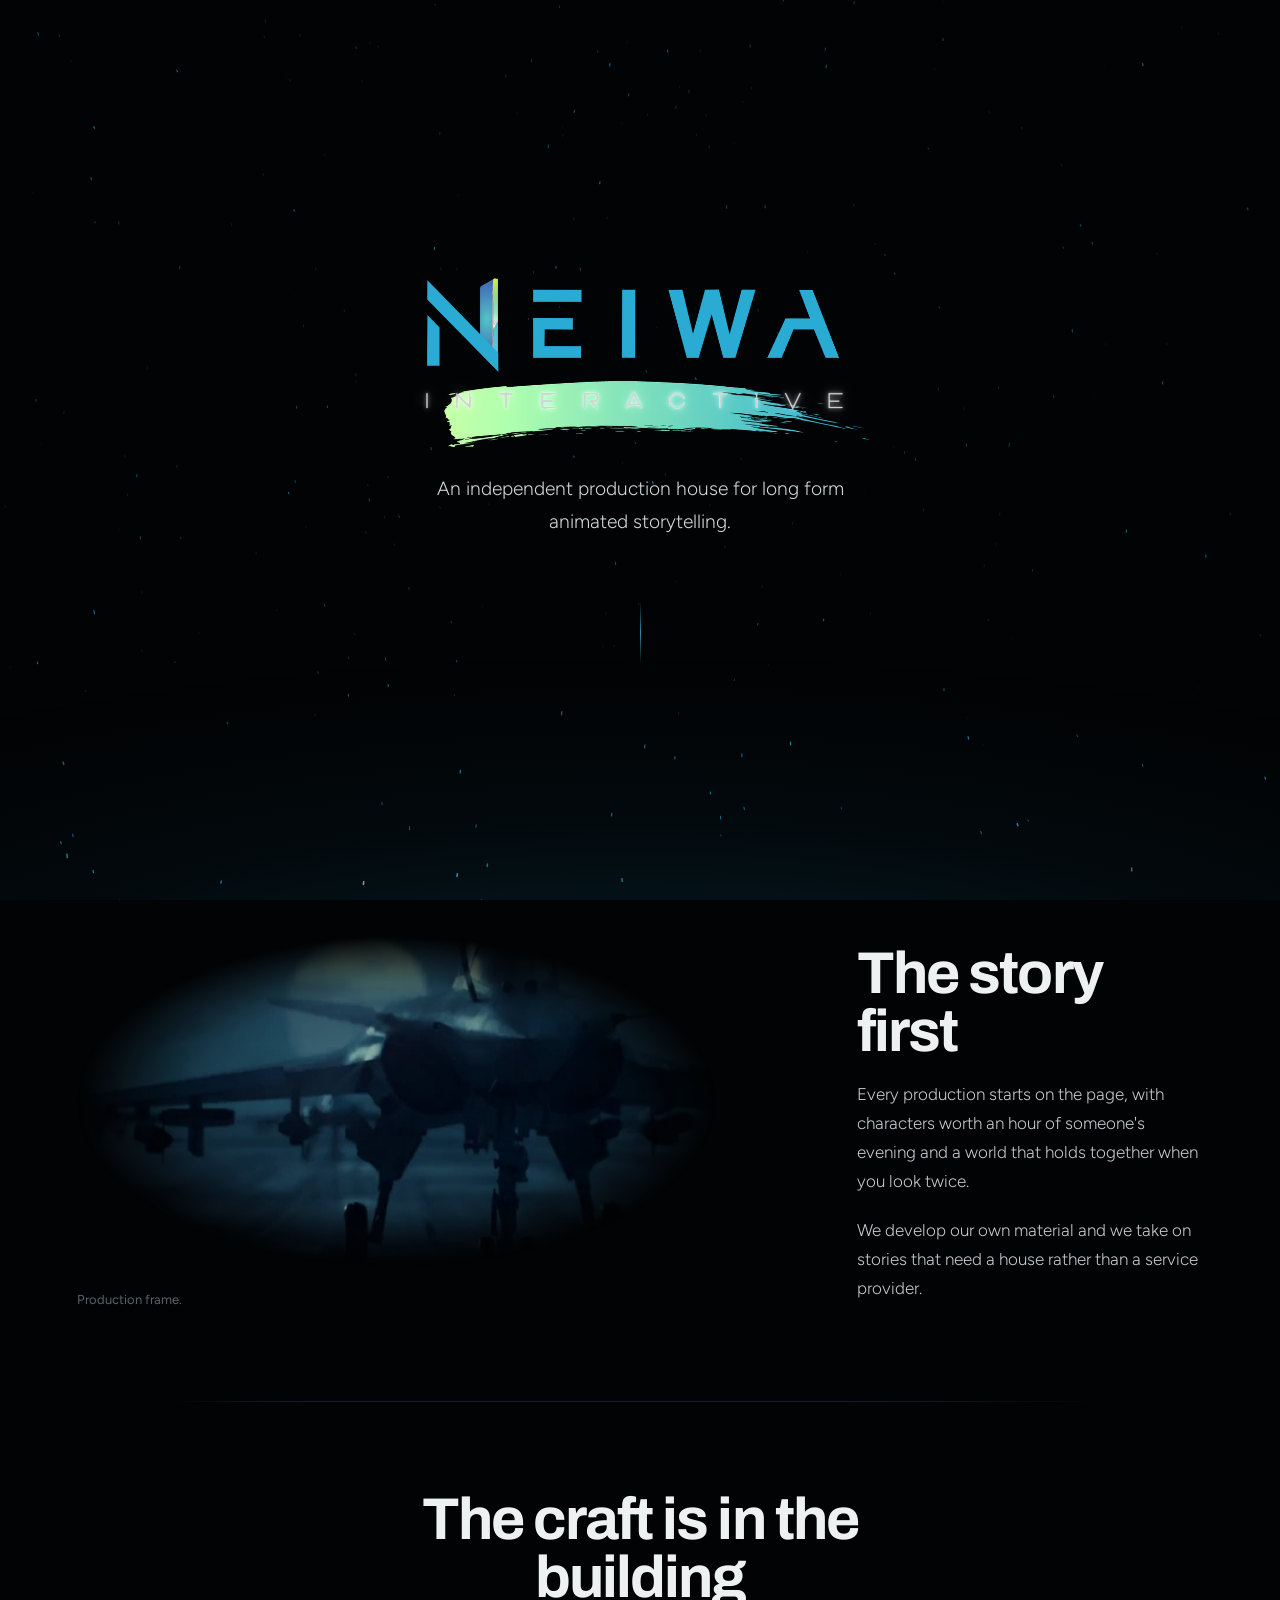
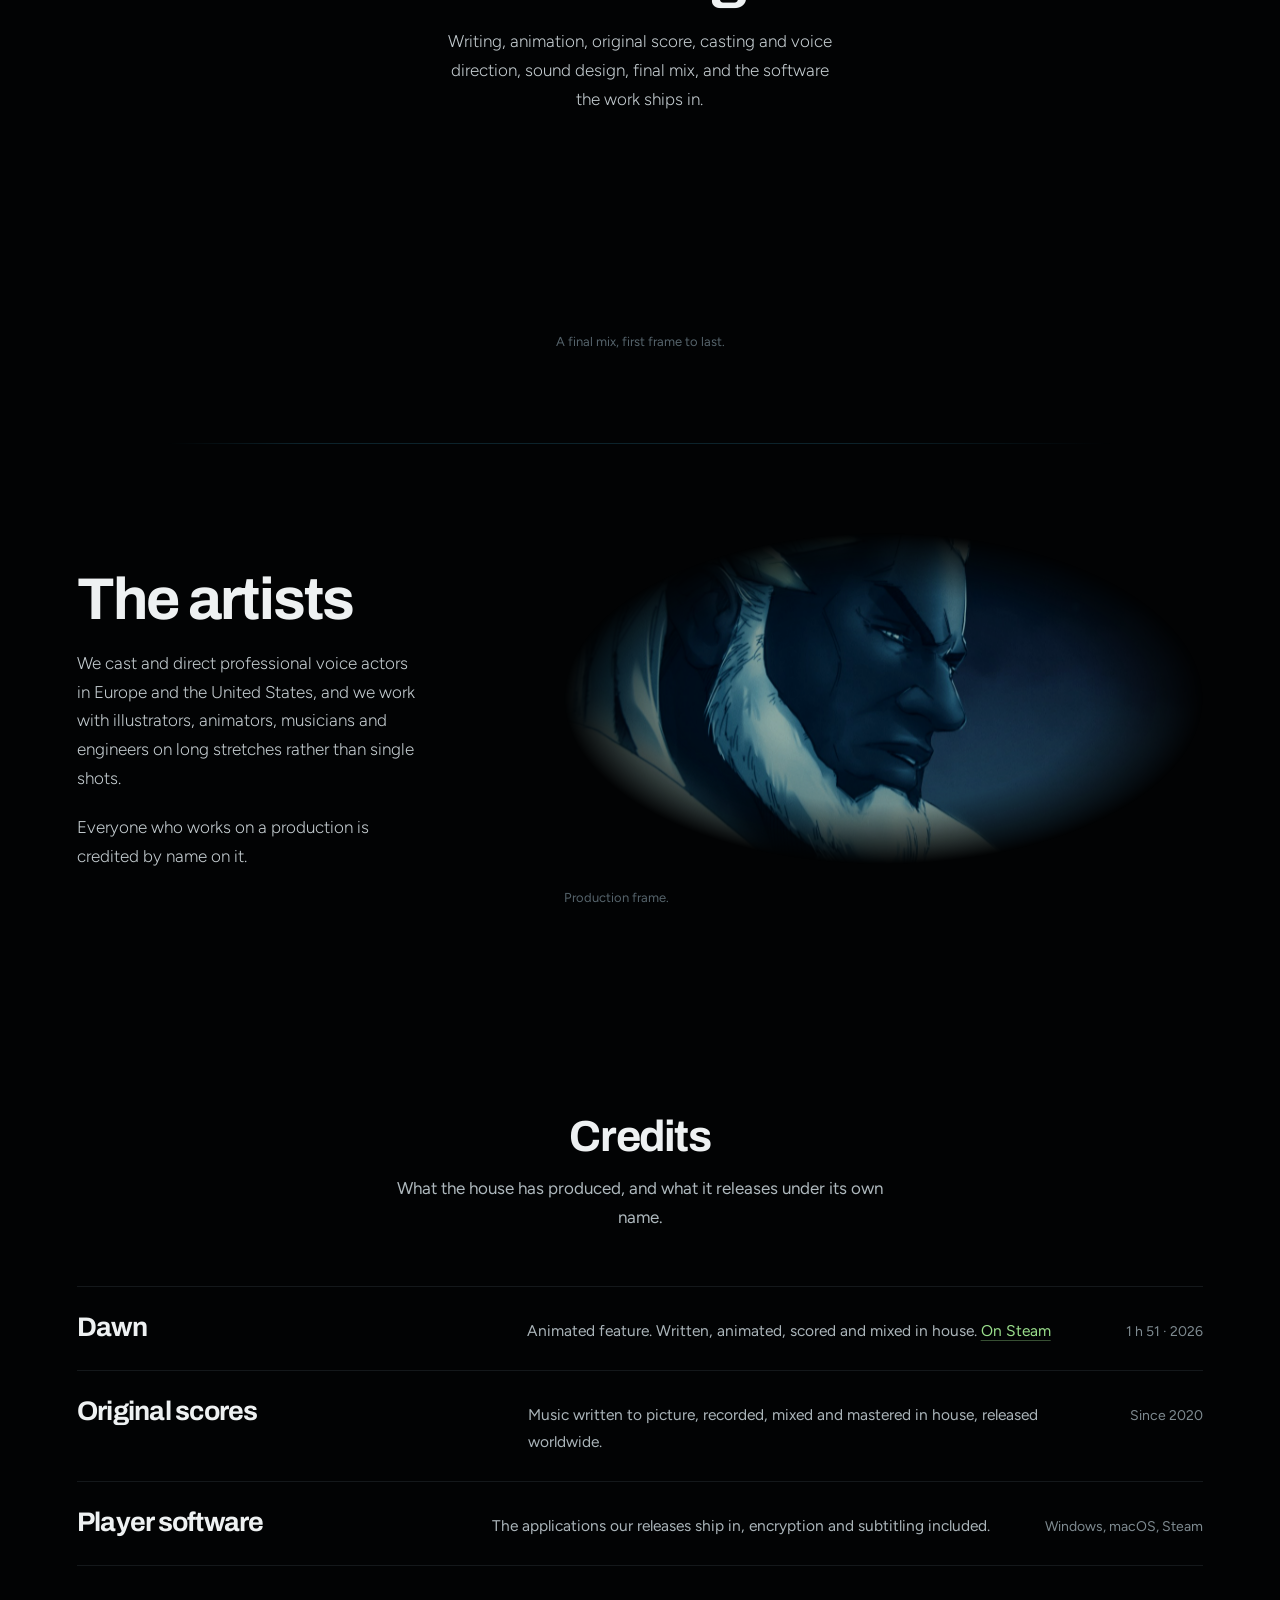
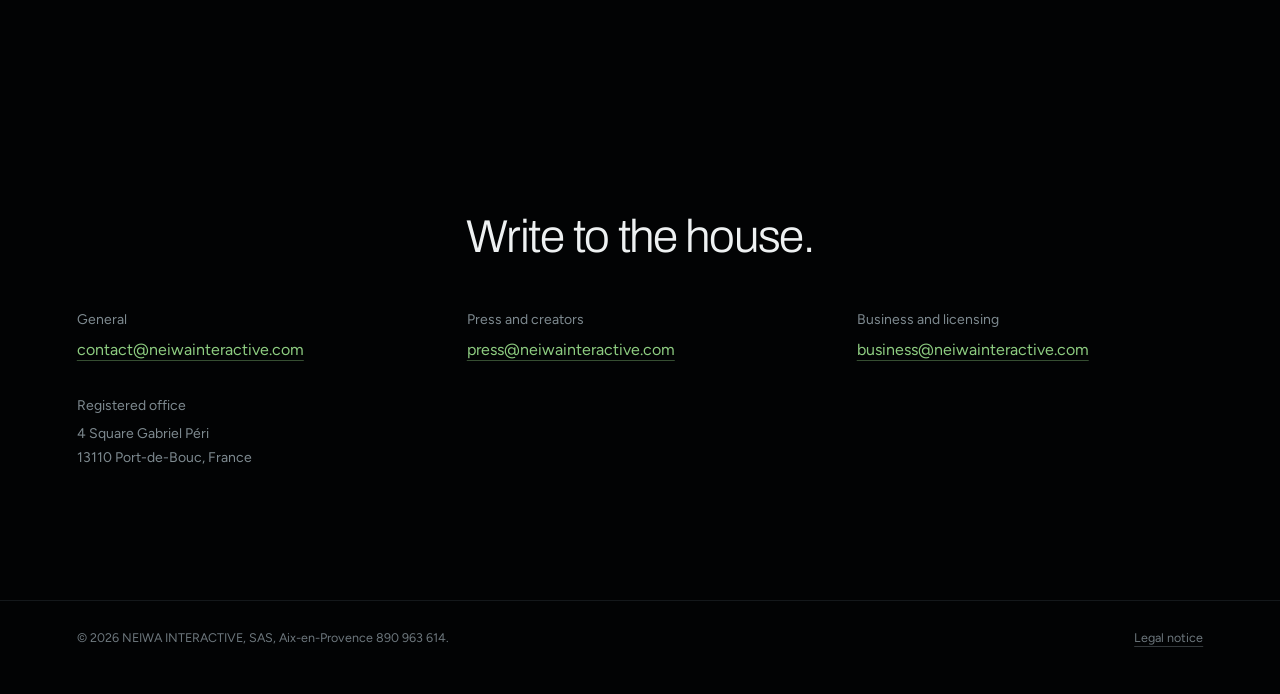
==== index.html @ 2dc62b28 "Site NEIWA INTERACTIVE Site statique de la maison de production : accueil et mentions légales.  Co-A" ====
<!doctype html>
<html lang="en">
<head>
<meta charset="utf-8">
<meta name="viewport" content="width=device-width, initial-scale=1">
<title>NEIWA INTERACTIVE</title>
<meta name="description" content="An independent production house for long form animated storytelling. We write, animate, score and release our own films.">
<link rel="canonical" href="https://neiwainteractive.com/">
<meta property="og:type" content="website">
<meta property="og:site_name" content="NEIWA INTERACTIVE">
<meta property="og:title" content="NEIWA INTERACTIVE">
<meta property="og:description" content="An independent production house for long form animated storytelling.">
<meta property="og:image" content="https://neiwainteractive.com/img/still-dogfight-froid.jpg">
<meta property="og:url" content="https://neiwainteractive.com/">
<meta name="twitter:card" content="summary_large_image">
<link rel="icon" href="img/favicon.png" type="image/png">
<link rel="preconnect" href="https://fonts.googleapis.com">
<link rel="preconnect" href="https://fonts.gstatic.com" crossorigin>
<link rel="stylesheet" href="https://fonts.googleapis.com/css2?family=Archivo:wght@500;700&family=Figtree:wght@300;400&display=swap">
<style>
  /* NEIWA INTERACTIVE
     Le site de la maison de production, pas celui d'un film. Une piece noire traversee par une
     poussiere bleue, aux couleurs du logo. Aucune image n'a de bord : les photogrammes emergent
     du noir et s'y eteignent. */
  :root {
    --black: #020304;
    --ink:   #06080a;
    --line:  #14181b;
    --white: #eef1f2;
    --dim:   #7e8a90;
    --green: #9ade8c;
    --azure: #29a3d6;
    --dust:  #3fb7e0;
    --disp:  "Archivo", "Helvetica Neue", Arial, sans-serif;
    --body:  "Figtree", "Helvetica Neue", Arial, sans-serif;
    --pad:   clamp(22px, 6vw, 96px);
    --max:   1460px;
    /* le photogramme sort du noir et y retourne : pas un bord, un estompage */
    --fondu: radial-gradient(closest-side ellipse at 50% 46%,
               #000 38%, rgb(0 0 0 / .88) 64%, rgb(0 0 0 / .34) 86%, transparent 100%);
  }
  * { box-sizing: border-box; }
  html { -webkit-text-size-adjust: 100%; scroll-behavior: smooth; }
  body { margin: 0; background: var(--black); color: var(--white); font: 400 17px/1.7 var(--body); -webkit-font-smoothing: antialiased; overflow-x: hidden; }
  img, video, canvas { display: block; max-width: 100%; }
  h1, h2, h3 { font-family: var(--disp); font-weight: 700; margin: 0; line-height: .98; letter-spacing: -.032em; }
  p { margin: 0; }
  a { color: var(--green); }
  ::selection { background: var(--dust); color: #03131a; }
  :focus-visible { outline: 2px solid var(--dust); outline-offset: 5px; }
  .sr { position: absolute; width: 1px; height: 1px; overflow: hidden; clip-path: inset(50%); }

  /* ---------- la poussiere, derriere toute la page ---------- */
  #dust { position: fixed; inset: 0; width: 100%; height: 100%; z-index: 0; pointer-events: none; }
  .glow { position: fixed; inset: auto 0 0 0; height: 62vh; z-index: 0; pointer-events: none;
          background: radial-gradient(132% 100% at 50% 128%, rgb(18 141 180 / .22), rgb(12 62 88 / .10) 44%, transparent 72%); }
  .sheet { position: relative; z-index: 1; }
  .hold { max-width: var(--max); margin-inline: auto; padding-inline: var(--pad); }

  /* ---------- barre ---------- */
  .bar { position: fixed; inset: 0 0 auto 0; z-index: 30; display: flex; align-items: center; justify-content: space-between;
         gap: 20px; max-width: var(--max); margin-inline: auto; padding: 15px var(--pad);
         opacity: 0; transform: translateY(-8px); pointer-events: none; transition: opacity .5s ease, transform .5s ease; }
  .bar.on { opacity: 1; transform: none; pointer-events: auto; }
  .bar::before { content: ""; position: absolute; inset: 0 0 auto 0; height: 200%; z-index: -1;
                 background: linear-gradient(180deg, rgb(2 3 4 / .95) 26%, transparent); }
  .bar img { height: 23px; width: auto; }
  .bar nav { display: flex; gap: clamp(16px, 2.2vw, 32px); }
  .bar nav a { position: relative; color: var(--white); text-decoration: none; font-size: 14px; opacity: .68; transition: opacity .25s ease; }
  .bar nav a::after { content: ""; position: absolute; left: 0; right: 100%; bottom: -5px; height: 1px;
                      background: var(--dust); transition: right .35s cubic-bezier(.2,.75,.2,1); }
  .bar nav a:hover { opacity: 1; }
  .bar nav a:hover::after { right: 0; }
  @media (max-width: 620px) { .bar nav a:not(:last-child) { display: none; } }

  /* ---------- ouverture ---------- */
  .open { min-height: min(94svh, 900px); display: grid; place-content: center; justify-items: center;
          text-align: center; padding: 96px var(--pad) 0; }
  .open img { width: min(460px, 70vw); height: auto; }
  .open p { margin-top: 26px; max-width: 36ch; font-weight: 300; font-size: clamp(17px, 1.5vw, 20px); color: #cfd6d9; }
  .cue { margin-top: clamp(44px, 7vh, 88px); width: 1px; height: clamp(40px, 7vh, 72px);
         background: linear-gradient(180deg, transparent, rgb(63 183 224 / .75), transparent); }
  .cue.go { animation: slide 2.9s cubic-bezier(.4,0,.5,1) infinite; }
  @keyframes slide { 0% { transform: translateY(-46%) scaleY(.35); opacity: 0 } 40% { opacity: 1 } 100% { transform: translateY(46%) scaleY(1); opacity: 0 } }

  /* ---------- les chapitres : image a gauche, pleine largeur, image a droite ---------- */
  .part { position: relative; display: grid; gap: clamp(26px, 3.4vw, 58px);
          grid-template-columns: repeat(12, 1fr); align-items: center;
          padding-block: clamp(54px, 10vh, 128px); }
  .part + .part::before { content: ""; position: absolute; top: 0; left: 8%; right: 8%; height: 1px; transform-origin: 0 50%;
                          background: linear-gradient(to right, transparent, rgb(63 183 224 / .18) 14%, rgb(63 183 224 / .18) 72%, transparent); }
  .left  .frame { grid-column: 1 / 8; }
  .left  .said  { grid-column: 9 / 13; }
  /* l'image est ecrite avant le texte mais tient la colonne de droite : sans grid-row, le
     placement automatique renverrait le texte a la ligne suivante */
  .right .frame { grid-column: 6 / 13; grid-row: 1; }
  .right .said  { grid-column: 1 / 5; grid-row: 1; }
  .full  .frame { grid-column: 1 / 13; }
  .full  .said  { grid-column: 4 / 10; text-align: center; justify-self: center; }
  .full  .said .say { margin-inline: auto; }
  @media (max-width: 900px) {
    .part { grid-template-columns: 1fr; gap: 24px; }
    .part .frame, .part .said { grid-column: 1 / 2 !important; text-align: left !important; }
    .left .frame, .right .frame, .full .frame { order: -1; }
    .full .said .say { margin-inline: 0; }
  }
  .said h2 { font-size: clamp(34px, 4.6vw, 66px); }
  .meta { margin-top: 15px; color: var(--dim); font-size: 14.5px; }
  .say { margin-top: 20px; max-width: 36ch; font-weight: 300; color: #c3cbcf; }

  /* photogramme : aucun cadre, aucune arete. L'image emerge du noir et s'y eteint,
     et elle derive plus lentement que la page. */
  .frame { margin: 0; }
  .shot { display: block; overflow: hidden; position: relative; aspect-ratio: 16 / 9;
          -webkit-mask-image: var(--fondu); mask-image: var(--fondu); }
  .shot > img, .shot > video { width: 100%; height: 118%; position: absolute; inset: 0; object-fit: cover;
                               opacity: .94; filter: brightness(.76) contrast(1.12); will-change: transform; }
  .frame figcaption { margin-top: -6px; color: #55636b; font-size: 13px; }
  .full .frame figcaption { text-align: center; }

  /* l'onde : la forme reelle d'un mixage final, d'un bout a l'autre */
  .wave { width: 100%; height: clamp(120px, 20vh, 210px); }
  .full .frame { -webkit-mask-image: linear-gradient(to right, transparent, #000 16%, #000 84%, transparent);
                 mask-image: linear-gradient(to right, transparent, #000 16%, #000 84%, transparent); }

  /* ---------- credits : ce que la maison a produit ---------- */
  .works { padding-block: clamp(80px, 13vh, 150px); }
  .works > h2 { font-size: clamp(30px, 3.4vw, 46px); text-align: center; }
  .works > p { margin: 16px auto 0; max-width: 46ch; text-align: center; color: #aeb8bd; }
  .list { margin-top: clamp(40px, 6vh, 70px); display: grid; gap: 0; }
  .item { display: grid; grid-template-columns: minmax(0, 1.1fr) minmax(0, 1.5fr) auto;
          gap: 10px clamp(20px, 3vw, 48px); align-items: baseline; padding-block: 26px;
          border-top: 1px solid var(--line); }
  .item:last-child { border-bottom: 1px solid var(--line); }
  .item b { font: 700 clamp(20px, 2.1vw, 28px)/1.1 var(--disp); letter-spacing: -.028em; }
  .item span { color: #aab4b9; font-size: 15.5px; }
  .item .when { color: var(--dim); font-size: 14px; white-space: nowrap; }
  .item a { color: var(--green); text-decoration: underline; text-underline-offset: 4px;
            text-decoration-color: rgb(154 222 140 / .35); transition: text-decoration-color .3s ease; }
  .item a:hover { text-decoration-color: var(--green); }
  @media (max-width: 760px) { .item { grid-template-columns: 1fr; } .item .when { grid-row: 1; } }

  /* ---------- contact ---------- */
  .page { padding-block: clamp(92px, 14vh, 170px); }
  .middle { text-align: center; display: grid; justify-items: center; }
  .lead { font: 300 clamp(26px, 3.6vw, 52px)/1.22 var(--disp); letter-spacing: -.028em; max-width: 22ch; }
  .reach { display: grid; grid-template-columns: repeat(auto-fit, minmax(min(100%, 272px), 1fr));
           gap: 30px clamp(24px, 3.4vw, 52px); margin-top: 42px; width: 100%; max-width: 1180px; text-align: left; }
  .reach span { display: block; color: var(--dim); font-size: 14px; margin-bottom: 4px; }
  .reach a { font-size: 16px; overflow-wrap: anywhere; opacity: .92;
             text-decoration: underline; text-underline-offset: 5px;
             text-decoration-color: rgb(154 222 140 / .38); transition: text-decoration-color .3s ease, opacity .3s ease; }
  .reach a:hover { opacity: 1; text-decoration-color: var(--green); }

  footer { border-top: 1px solid var(--line); padding-block: 26px 46px; }
  footer .hold { display: flex; flex-wrap: wrap; gap: 8px 30px; justify-content: space-between; color: #6d777d; font-size: 12.5px; }
  footer a { color: #6d777d; text-decoration: underline; text-underline-offset: 4px; text-decoration-color: rgb(126 138 144 / .4); }
  footer a:hover { color: var(--white); }

  /* ---------- mouvement ---------- */
  .js .rise { opacity: 0; transform: translateY(22px); }
  .js .seen.rise { opacity: 1; transform: none; transition: opacity 1s cubic-bezier(.2,.75,.2,1), transform 1s cubic-bezier(.2,.75,.2,1); }
  .js .seen.rise.d1 { transition-delay: .09s } .js .seen.rise.d2 { transition-delay: .18s } .js .seen.rise.d3 { transition-delay: .27s }
  .js .frame .shot { clip-path: inset(100% 0 0 0); opacity: 0; }
  .js .frame.seen .shot { clip-path: inset(0 0 0 0); opacity: 1;
                          transition: clip-path 1.25s cubic-bezier(.16,.8,.24,1), opacity .7s ease; }
  .js .frame figcaption { opacity: 0; transition: opacity .7s ease .5s; }
  .js .frame.seen figcaption { opacity: 1; }
  .js .part + .part::before { transform: scaleX(0); transition: transform 1.1s cubic-bezier(.2,.75,.2,1); }
  .js .part.seen + .part::before, .js .part + .part.seen::before { transform: scaleX(1); }
  @media (prefers-reduced-motion: reduce) {
    html { scroll-behavior: auto; }
    .js .rise, .js .frame .shot, .js .frame figcaption { opacity: 1 !important; transform: none !important;
      clip-path: none !important; transition: none !important; }
    .js .part + .part::before { transform: none !important; }
    .cue.go { animation: none; }
  }
</style>
</head>
<body>

<canvas id="dust" aria-hidden="true"></canvas>
<div class="glow" aria-hidden="true"></div>

<header class="bar" id="bar">
  <a href="#top" aria-label="NEIWA INTERACTIVE"><img src="img/neiwa-logo-light.png" alt="NEIWA INTERACTIVE" width="900" height="331"></a>
  <nav><a href="#house">The house</a><a href="#credits">Credits</a><a href="#contact">Contact</a></nav>
</header>

<div class="sheet">

<section class="open" id="top">
  <h1 class="sr">NEIWA INTERACTIVE</h1>
  <img class="rise" src="img/neiwa-logo-light.png" alt="" width="900" height="331">
  <p class="rise d1">An independent production house for long form animated storytelling.</p>
  <div class="cue rise d3" id="cue" aria-hidden="true"></div>
</section>

<section class="hold" id="house">

  <article class="part left">
    <figure class="frame">
      <span class="shot"><video src="media/tarmac-froid.mp4" poster="media/tarmac-froid.jpg" autoplay muted loop playsinline aria-label="A machine waiting in the blue hour."></video></span>
      <figcaption>Production frame.</figcaption>
    </figure>
    <div class="said">
      <h2 class="rise">The story first</h2>
      <p class="say rise d1">Every production starts on the page, with characters worth an hour of someone's evening and a world that holds together when you look twice.</p>
      <p class="say rise d2">We develop our own material and we take on stories that need a house rather than a service provider.</p>
    </div>
  </article>

  <article class="part full">
    <div class="said">
      <h2 class="rise">The craft is in the building</h2>
      <p class="say rise d1">Writing, animation, original score, casting and voice direction, sound design, final mix, and the software the work ships in.</p>
    </div>
    <figure class="frame">
      <canvas class="wave" id="wave" aria-hidden="true"></canvas>
      <figcaption>A final mix, first frame to last.</figcaption>
    </figure>
  </article>

  <article class="part right">
    <figure class="frame">
      <span class="shot"><img src="img/still-emperor-froid.jpg" alt="A portrait lit from one side." width="1600" height="900" loading="lazy"></span>
      <figcaption>Production frame.</figcaption>
    </figure>
    <div class="said">
      <h2 class="rise">The artists</h2>
      <p class="say rise d1">We cast and direct professional voice actors in Europe and the United States, and we work with illustrators, animators, musicians and engineers on long stretches rather than single shots.</p>
      <p class="say rise d2">Everyone who works on a production is credited by name on it.</p>
    </div>
  </article>

</section>

<section class="works hold" id="credits">
  <h2 class="rise">Credits</h2>
  <p class="rise d1">What the house has produced, and what it releases under its own name.</p>
  <div class="list">
    <div class="item rise d1">
      <b>Dawn</b>
      <span>Animated feature. Written, animated, scored and mixed in house.
        <a href="https://store.steampowered.com/app/2991650/" rel="noopener">On Steam</a></span>
      <span class="when">1 h 51 · 2026</span>
    </div>
    <div class="item rise d2">
      <b>Original scores</b>
      <span>Music written to picture, recorded, mixed and mastered in house, released worldwide.</span>
      <span class="when">Since 2020</span>
    </div>
    <div class="item rise d3">
      <b>Player software</b>
      <span>The applications our releases ship in, encryption and subtitling included.</span>
      <span class="when">Windows, macOS, Steam</span>
    </div>
  </div>
</section>

<section class="page hold middle" id="contact">
  <p class="lead rise">Write to the house.</p>
  <div class="reach rise d1">
    <div><span>General</span><a href="mailto:contact@neiwainteractive.com">contact@neiwainteractive.com</a></div>
    <div><span>Press and creators</span><a href="mailto:press@neiwainteractive.com">press@neiwainteractive.com</a></div>
    <div><span>Business and licensing</span><a href="mailto:business@neiwainteractive.com">business@neiwainteractive.com</a></div>
    <div><span>Registered office</span><span>4 Square Gabriel Péri<br>13110 Port-de-Bouc, France</span></div>
  </div>
</section>

<footer>
  <div class="hold">
    <span>© <span id="y">2026</span> NEIWA INTERACTIVE, SAS, Aix-en-Provence 890 963 614.</span>
    <span><a href="legal.html">Legal notice</a></span>
  </div>
</footer>

</div>

<script>
(function () {
  document.documentElement.classList.add("js");      /* sans JS, tout reste visible */
  document.getElementById("y").textContent = new Date().getFullYear();
  var calme = matchMedia("(prefers-reduced-motion: reduce)").matches;

  /* ---------- entrees ---------- */
  var cibles = [].slice.call(document.querySelectorAll(".rise, .frame, .part"));
  if ("IntersectionObserver" in window) {
    var io = new IntersectionObserver(function (es) {
      es.forEach(function (e) { if (e.isIntersecting) { e.target.classList.add("seen"); io.unobserve(e.target); } });
    }, { threshold: .15, rootMargin: "0px 0px -6% 0px" });
    cibles.forEach(function (el) { io.observe(el); });
    var bar = document.getElementById("bar");
    new IntersectionObserver(function (es) { bar.classList.toggle("on", !es[0].isIntersecting); },
      { threshold: 0, rootMargin: "-68% 0px 0px 0px" }).observe(document.getElementById("top"));
  } else {
    cibles.forEach(function (el) { el.classList.add("seen"); });
    document.getElementById("bar").classList.add("on");
  }
  if (!calme) setTimeout(function () { var c = document.getElementById("cue"); if (c) c.classList.add("go"); }, 1400);

  /* ---------- derive des photogrammes : l'image bouge moins vite que la page ---------- */
  if (!calme) {
    var plans = [].slice.call(document.querySelectorAll(".shot > img, .shot > video"));
    var attente = false;
    function placer() {
      var vh = innerHeight;
      plans.forEach(function (m) {
        var r = m.parentNode.getBoundingClientRect();
        if (r.bottom < -160 || r.top > vh + 160) return;
        var t = (r.top + r.height / 2 - vh / 2) / vh;             /* -1 en haut, +1 en bas */
        m.style.transform = "translate3d(0," + (-t * 7 - 7.6).toFixed(2) + "%,0)";
      });
      attente = false;
    }
    addEventListener("scroll", function () { if (!attente) { attente = true; requestAnimationFrame(placer); } }, { passive: true });
    addEventListener("resize", placer, { passive: true });
    placer();
  }

  /* ---------- L'onde ----------
     Les creux et les sommets sont ceux d'un mixage final, du premier au dernier plan.
     Elle se remplit du centre vers les bords a l'apparition, puis une lueur lente la parcourt. */
  var PEAKS = [0.0,0.0,0.078,0.08,0.118,0.551,0.295,0.452,0.061,0.0,0.0,0.0,0.0,0.161,0.417,0.607,0.558,0.524,0.731,0.782,0.38,0.619,0.653,0.525,0.472,0.677,0.44,0.735,0.722,0.659,0.585,0.723,0.795,0.444,0.78,0.184,0.432,0.246,0.434,0.384,0.241,0.362,0.368,0.257,0.159,0.275,0.158,0.183,0.349,0.377,0.29,0.097,0.384,0.146,0.307,0.318,0.188,0.17,0.0,0.0,0.0,0.0,0.008,0.008,0.004,0.0,0.002,0.152,0.0,0.0,0.0,0.109,0.0,0.0,0.041,0.061,0.106,0.198,0.141,0.456,0.266,0.287,0.087,0.036,0.313,0.298,0.398,0.031,0.084,0.056,0.04,0.054,0.282,0.45,0.038,0.592,0.044,0.042,0.035,0.201,0.305,0.041,0.46,0.041,0.324,0.013,0.104,0.081,0.125,0.059,0.343,0.467,0.271,0.546,0.337,0.318,0.1,0.76,0.085,0.46,0.216,0.538,0.469,0.349,0.302,0.56,0.015,0.0,0.0,0.0,0.028,0.048,0.579,0.117,0.161,0.788,0.402,0.533,0.618,0.47,0.166,0.403,0.476,0.501,0.609,0.624,0.714,0.157,0.0,0.0,0.228,0.256,0.266,0.082,0.038,0.356,0.174,0.266,0.155,0.321,0.16,0.365,0.362,0.193,0.175,0.313,0.231,0.195,0.289,0.109,0.257,0.296,0.073,0.254,0.376,0.33,0.312,0.012,0.414,0.025,0.034,0.198,0.135,0.416,0.396,0.002,0.086,0.321,0.324,0.162,0.222,0.383,0.141,0.045,0.112,0.179,0.094,0.165,0.0,0.0,0.396,0.61,0.595,0.156,0.538,0.605,0.525,0.392,0.556,0.476,0.667,0.005,0.054,0.036,0.189,0.041,0.53,0.742,0.634,0.48,0.494,0.801,0.794,0.522,0.083,0.376,0.03,0.501,0.207,0.711,0.553,0.197,0.143,0.296,0.357,0.288,0.5,0.51,0.435,0.0,0.056,0.057,0.057,0.483,0.424,0.406,0.539,0.055,0.015,0.226,0.538,0.714,0.196,0.634,0.96,0.726,0.518,0.607,0.842,0.911,0.287,0.585,0.571,0.595,0.265,0.88,0.528,0.965,0.0,0.554,0.331,0.328,0.472,0.813,0.725,0.309,0.431,0.316,0.675,0.54,0.582,0.786,0.333,0.303,0.649,0.72,0.424,0.494,0.539,0.324,0.649,0.348,0.698,0.844,0.504,0.429,0.399,0.947,0.554,0.66,0.342,0.051,0.002,0.023,0.002,0.076,0.207,0.139,0.15,0.157,0.162,0.225,0.191,0.193,0.179,0.153,0.519,0.0,0.113,0.21,0.399,0.347,0.128,0.136,0.373,0.736,0.798,0.106,0.083,0.399,0.316,0.334,0.269,0.128,0.604,0.426,0.721,0.118,0.482,0.763,0.148,0.076,0.622,0.564,0.578,0.135,0.599,0.726,0.632,0.056,0.58,0.164,0.136,0.314,0.064,0.04,0.154,0.373,0.497,0.053,0.161,0.387,0.164,0.148,0.508,0.0,0.0,0.385,0.002,0.012,0.023,0.054,0.022,0.478,0.134,0.198,0.177,0.014,0.483,0.391,0.141,0.698,0.409,0.412,0.261,0.317,0.627,0.444,0.512,0.33,0.291,0.553,0.294,0.487,0.302,0.464,0.713,0.324,0.404,0.337,0.548,0.213,0.652,0.415,0.327,0.492,0.796,0.614,0.188,0.304,0.494,0.455,0.197,0.314,0.354,0.348,0.359,0.416,0.386,0.158,0.107,0.208,0.353,0.163,0.323,0.484,0.288,0.274,0.287,0.714,0.327,0.689,0.617,0.0,0.054,0.994,0.47,0.285,0.141,0.16,0.224,0.232,0.233,0.407,0.092,0.454,0.102,0.14,0.483,0.002,0.031,0.084,0.121,0.099,0.001,0.016,0.257,0.149,0.526,0.186,0.537,0.172,0.755,0.433,0.775,0.546,0.205,0.091,0.123,0.316,0.484,0.13,0.727,0.0,0.0,0.0,0.0,0.206,0.158,0.662,0.198,0.547,0.141,0.57,0.319,0.191,0.367,0.175,0.164,0.243,0.254,0.16,0.307,0.117,0.051,0.218,0.168,0.698,0.501,0.251,0.189,0.217,0.12,0.328,0.488,0.186,0.357,0.312,0.212,0.443,0.319,0.234,0.295,0.219,0.597,0.478,0.403,0.45,0.015,0.197,0.167,0.247,0.648,0.581,0.176,0.552,0.14,0.209,0.166,0.15,0.369,0.357,0.447,0.417,0.175,0.143,0.172,0.096,0.0,0.141,0.161,0.248,0.737,0.26,0.276,0.219,0.168,0.133,0.128,0.146,0.257,0.0,0.066,0.145,0.502,0.135,0.204,0.293,0.12,0.3,0.431,0.083,0.7,0.178,0.244,0.192,0.312,0.367,0.268,0.275,0.368,0.362,0.376,0.25,0.289,0.371,0.268,0.282,0.194,0.074,0.442,0.525,0.002,0.126,0.07,0.359,0.107,0.339,0.076,0.084,0.546,0.139,0.75,0.345,0.088,0.103,0.097,0.081,0.574,0.793,0.541,0.569,0.497,0.176,0.304,0.479,0.327,0.076,0.274,0.098,0.112,0.286,0.34,0.499,0.492,0.0,0.0,0.0,0.104,0.308,0.083,0.305,0.012,0.334,0.34,0.774,0.635,0.552,0.396,0.677,0.584,0.418,0.351,0.28,0.157,0.175,0.407,0.075,0.055,0.151,0.281,0.189,0.122,0.039,0.04,0.309,0.375,0.085,0.047,0.121,0.204,0.086,0.695,0.027,0.029,0.63,0.266,0.043,0.054,0.223,0.46,0.071,0.178,0.254,0.151,0.0,0.002,0.002,0.002,0.002,0.228,0.137,0.58,0.542,0.404,0.14,0.415,0.38,0.435,1.0,0.983,0.441,0.146,0.955,0.404,0.186,0.007,0.222,0.052,0.097,0.435,0.805,0.166,0.299,0.474,0.612,0.513,0.221,0.141,0.382,0.224,0.315,0.102,0.428,0.3,0.1,0.244,0.656,0.213,0.782,0.293,0.23,0.291,0.313,0.13,0.363,0.301,0.144,0.703,0.24,0.169,0.601,0.068,0.123,0.196,0.454,0.244,0.244,0.526,0.238,0.214,0.082,0.222,0.029,0.293,0.552,0.14,0.331,0.027,0.297,0.185,0.397,0.318,0.034,0.506,0.73,0.458,0.66,0.662,0.483,0.29,0.441,0.431,0.64,0.236,0.325,0.715,0.331,0.321,0.496,0.053,0.086,0.059,0.1,0.211,0.002,0.193,0.201,0.291,0.075,0.66,0.107,0.002,0.228,0.227,0.853,0.412,0.273,0.375,0.428,0.002,0.128,0.135,0.11,0.341,0.211,0.263,0.203,0.225,0.408,0.165,0.418,0.177,0.164,0.49,0.137,0.233,0.202,0.29,0.191,0.158,0.739,0.225,0.297,0.614,0.735,0.178,0.166,0.17,0.168,0.156,0.191,0.371,0.196,0.197,0.212,0.347,0.562,0.04,0.098,0.568,0.12,0.089,0.095,0.11,0.059,0.082,0.044,0.103,0.137,0.238,0.038,0.022,0.025,0.021,0.061,0.031,0.041,0.024,0.026,0.164,0.019,0.442,0.02,0.213,0.023,0.02,0.027,0.162,0.171,0.024,0.027,0.002,0.259,0.0,0.002,0.002,0.0,0.0,0.0,0.0,0.0,0.0,0.0,0.0,0.0,0.02,0.056,0.053,0.05,0.052,0.065,0.047,0.043,0.039,0.067,0.37,0.091,0.024,0.054,0.237,0.02,0.002,0.063,0.009,0.114,0.223,0.173,0.211,0.102,0.352,0.366,0.297,0.191,0.002,0.002,0.002,0.0,0.0,0.0];
  var wc = document.getElementById("wave");
  if (wc && wc.getContext && PEAKS.length) {
    var wx = wc.getContext("2d"), WW = 0, WH = 0, t0 = 0, dessine = false;
    function tailleOnde() {
      var d = Math.min(devicePixelRatio || 1, 2);
      WW = wc.clientWidth; WH = wc.clientHeight;
      wc.width = Math.round(WW * d); wc.height = Math.round(WH * d);
      wx.setTransform(d, 0, 0, d, 0, 0);
    }
    function onde(ms) {
      if (!dessine) return;
      requestAnimationFrame(onde);
      if (!t0) t0 = ms;
      var age = (ms - t0) / 1000;
      var ouv = calme ? 1 : Math.min(1, age / 1.5);                /* le trait s'ouvre du centre */
      var lueur = (age * .1) % 1.35 - .175;                        /* une lueur qui parcourt l'onde */
      wx.clearRect(0, 0, WW, WH);
      var n = PEAKS.length, pas = WW / n, mid = WH / 2;
      for (var i = 0; i < n; i++) {
        var u = i / (n - 1), d = Math.abs(u - .5) * 2;
        if (d > ouv) continue;
        var h = Math.pow(PEAKS[i], .82) * (WH * .46) * (calme ? 1 : Math.min(1, (ouv - d) * 6));
        var pres = 1 - Math.min(1, Math.abs(u - lueur) * 9);
        wx.fillStyle = pres > .04
          ? "rgb(" + Math.round(41 + 122 * pres) + "," + Math.round(163 + 68 * pres) + "," + Math.round(214 - 46 * pres) + ")"
          : "#1c7ba6";
        wx.globalAlpha = .3 + .34 * pres;
        wx.fillRect(i * pas, mid - h, Math.max(1, pas * .58), h * 2);
      }
      wx.globalAlpha = 1;
    }
    tailleOnde();
    addEventListener("resize", function () { tailleOnde(); }, { passive: true });
    if ("IntersectionObserver" in window) {
      new IntersectionObserver(function (es) {
        if (es[0].isIntersecting && !dessine) { dessine = true; t0 = 0; requestAnimationFrame(onde); }
        else if (!es[0].isIntersecting) { dessine = false; }
      }, { threshold: .1 }).observe(wc);
    } else { dessine = true; requestAnimationFrame(onde); }
  }

  /* ---------- Poussiere ----------
     Meme physique que les braises du logo Dawn, aux couleurs du logo NEIWA : des eclats nets,
     minuscules, portes par un courant ascendant, sans halo ni flou. Ce qui les rend credibles,
     c'est le mouvement d'ensemble : toutes baignent dans le meme champ de turbulence sans
     divergence, donc deux voisines partent dans le meme remous. */
  var cv = document.getElementById("dust");
  if (!cv || calme || !cv.getContext) return;
  var ctx = cv.getContext("2d"), W = 0, H = 0, dpr = 1;
  var FIELD = [[520, 34], [270, 24], [135, 13], [70, 6]].map(function (o, i) {
    var ang = 1.1 + i * 2.4, k = 6.283 / o[0];
    return { kx: Math.cos(ang) * k, ky: Math.sin(ang) * k, w: .5 + i * .45, ph: i * 1.7, a: o[1] / k };
  });
  var uv = [0, 0];
  function flow(x, y, t) {                            /* vent leger de cote, air qui monte */
    var u = -12, v = -26;
    for (var i = 0; i < FIELD.length; i++) {
      var f = FIELD[i], c = f.a * Math.cos(f.kx * x + f.ky * y + f.w * t + f.ph);
      u += c * f.ky; v -= c * f.kx;
    }
    uv[0] = u; uv[1] = v;
  }
  /* les couleurs du logo : bleu profond au repos, azur, puis le vert du trait au plus vif. Jamais blanc. */
  var RAMP = [[0, 7, 24, 38], [.2, 12, 58, 92], [.42, 18, 110, 152], [.65, 34, 155, 202], [.85, 104, 208, 206], [1, 163, 231, 168]];
  function heat(k) {
    var i = 1; while (i < RAMP.length - 1 && RAMP[i][0] < k) i++;
    var a = RAMP[i - 1], b = RAMP[i], u = (k - a[0]) / (b[0] - a[0]);
    u = u < 0 ? 0 : u > 1 ? 1 : u;
    return "rgb(" + Math.round(a[1] + (b[1] - a[1]) * u) + "," + Math.round(a[2] + (b[2] - a[2]) * u) + "," + Math.round(a[3] + (b[3] - a[3]) * u) + ")";
  }
  var SHUTTER = 1 / 48, DEAD = .05, grains = [], N = 0;
  function semer(b, premier) {                        /* elles montent de sous la page, hors champ */
    b.x = W * (.5 + (Math.random() + Math.random() - 1) * .66);
    b.y = premier ? H * Math.random() : H + 14 + 46 * Math.random();
    b.vx = (Math.random() - .5) * 40;
    b.vy = -85 - 120 * Math.random();
    b.tau = 1.8 + 3.2 * Math.random();
    b.w = .9 + .9 * Math.random();
    b.rise = 58 + 72 * Math.random();
    b.resp = 1.6;
    b.k = .5 + .5 * Math.random();
    b.seed = Math.random() * 100;
    b.age = premier ? Math.random() * b.tau : 0;
    return b;
  }
  function taille() {
    dpr = Math.min(devicePixelRatio || 1, 2);
    W = cv.clientWidth; H = cv.clientHeight;
    cv.width = Math.round(W * dpr); cv.height = Math.round(H * dpr);
    ctx.setTransform(dpr, 0, 0, dpr, 0, 0);
    N = Math.round(Math.min(520, Math.max(110, W * H / 3600)));
    while (grains.length < N) grains.push(semer({}, true));
    grains.length = N;
  }
  var T = 0, dernier = 0;
  function image(ms) {
    requestAnimationFrame(image);
    var dt = dernier ? Math.min((ms - dernier) / 1000, .05) : .016;
    dernier = ms;
    T += dt;
    ctx.clearRect(0, 0, W, H);
    ctx.globalCompositeOperation = "lighter";
    ctx.lineCap = "round";
    for (var i = 0; i < N; i++) {
      var b = grains[i];
      b.age += dt;
      /* extinction exponentielle ; le courant la ravive un peu au passage, sans regularite */
      var q = b.seed, fan = .82 + .18 * Math.sin(b.age * 5.1 + q) * Math.sin(b.age * 2.3 + q * 1.9);
      var temp = Math.exp(-b.age / b.tau) * fan;
      if (temp < DEAD || b.y < -70) { semer(b, false); continue; }
      flow(b.x, b.y, T);
      var lift = b.rise * (.35 + .65 * Math.exp(-b.age / b.tau));
      b.vx += (uv[0] - b.vx) * b.resp * dt;
      b.vy += (uv[1] - lift - b.vy) * b.resp * dt;
      b.x += b.vx * dt; b.y += b.vy * dt;
      /* file d'obturateur a 180 degres : celui d'une vraie camera, pas plus */
      ctx.globalAlpha = Math.min(1, temp * 2.8) * b.k;
      ctx.strokeStyle = heat(temp);
      ctx.lineWidth = b.w * (.6 + .4 * temp);
      ctx.beginPath();
      ctx.moveTo(b.x - b.vx * SHUTTER, b.y - b.vy * SHUTTER);
      ctx.lineTo(b.x + .01, b.y);
      ctx.stroke();
    }
    ctx.globalAlpha = 1; ctx.globalCompositeOperation = "source-over";
  }
  taille();
  addEventListener("resize", taille, { passive: true });
  addEventListener("visibilitychange", function () { dernier = 0; });
  requestAnimationFrame(image);
})();
</script>
</body>
</html>
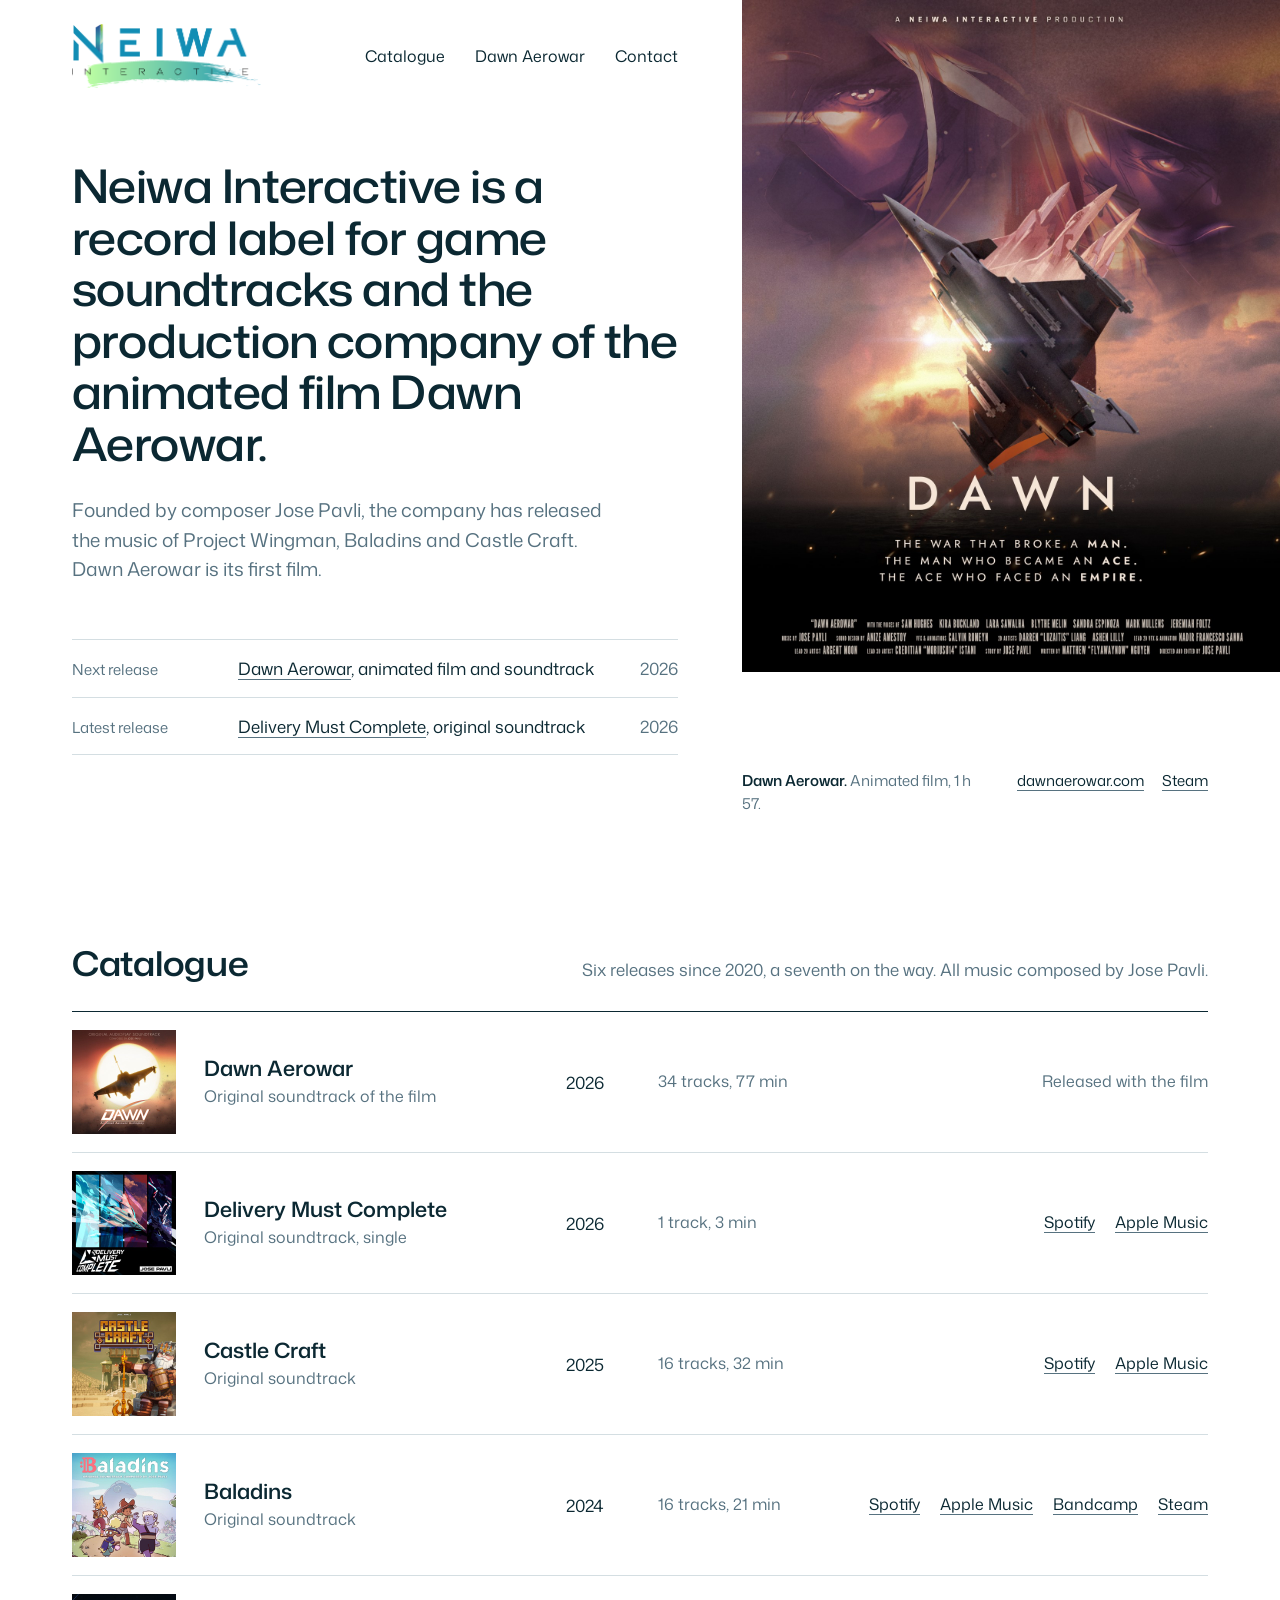
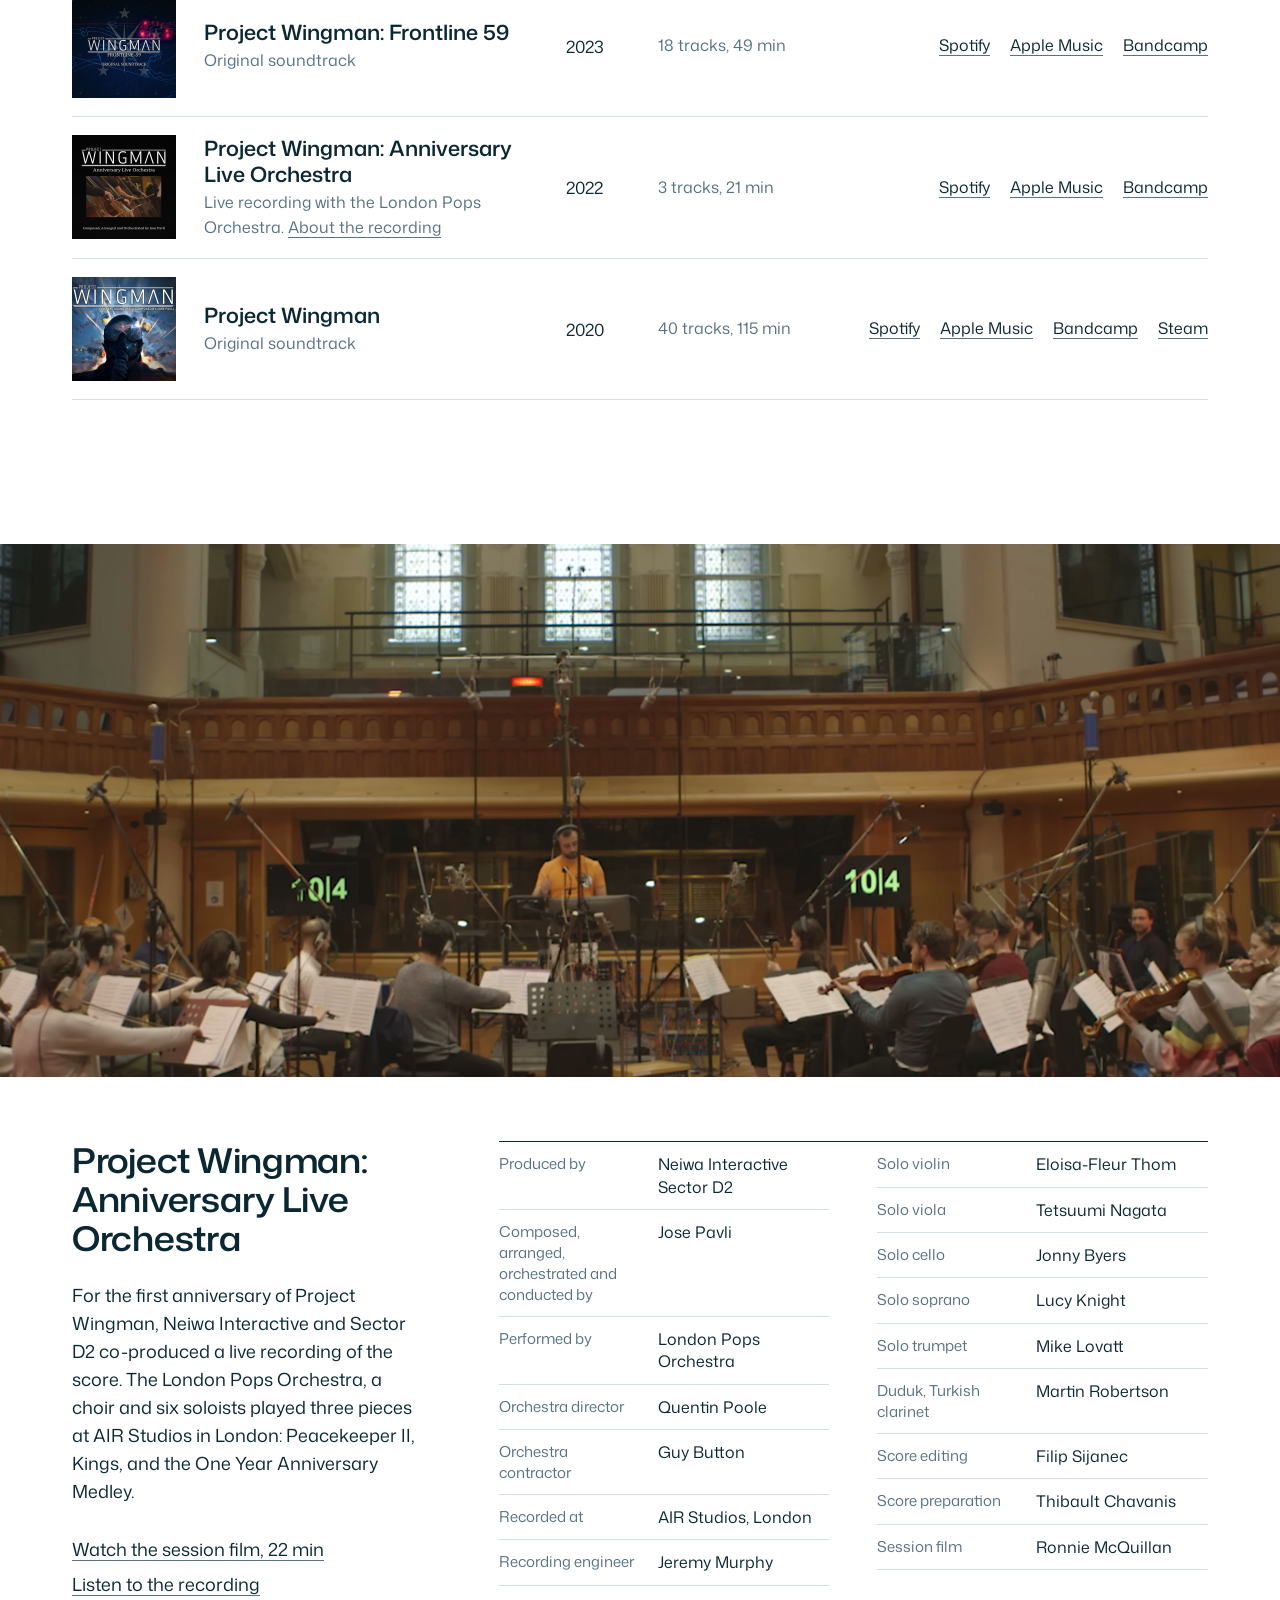
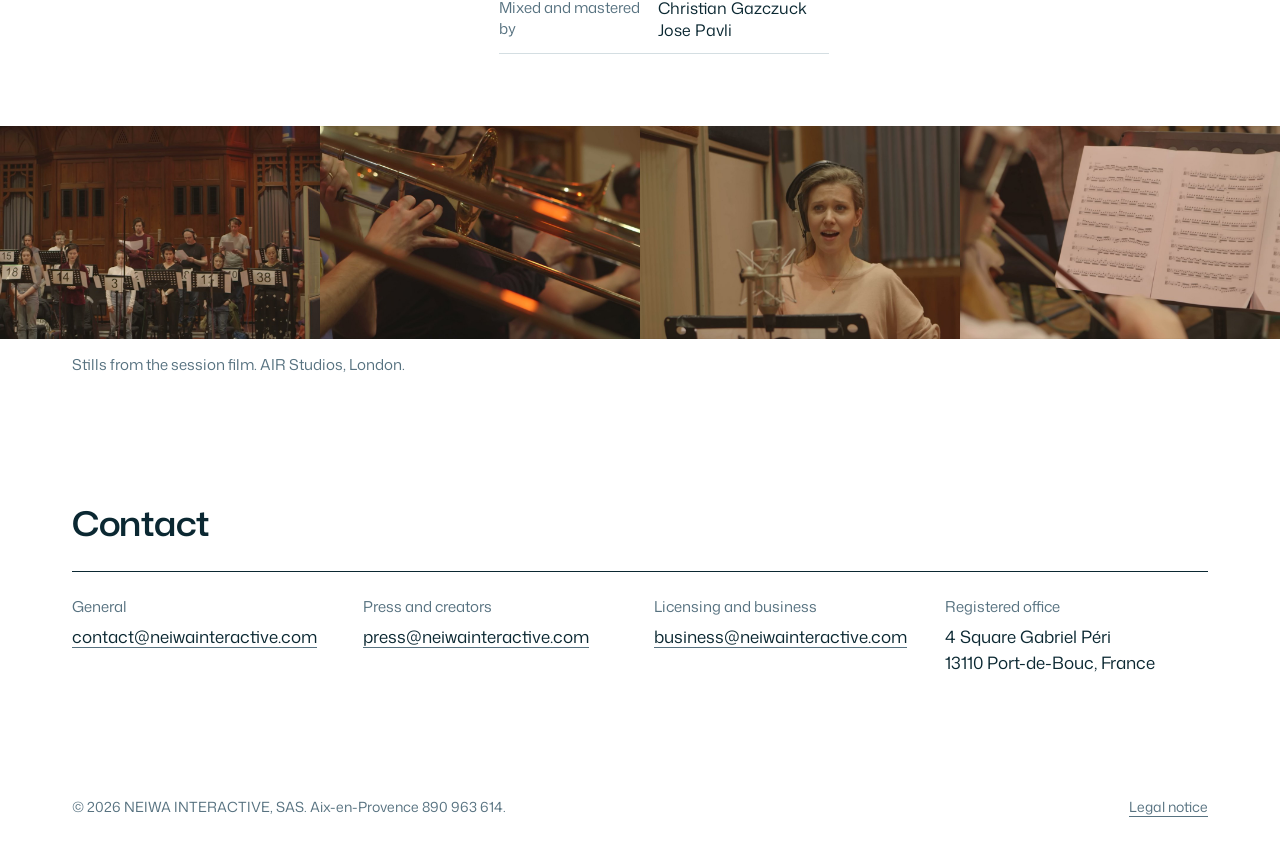
==== commit b8aae1ba: "Nouveau site Neiwa Interactive (version claire) Accueil refait : catalogue des bandes originales ave" ====
--- a/index.html
+++ b/index.html
@@ -1,458 +1,179 @@
 <!doctype html>
-<html lang="en">
+<html lang="en" data-theme="clair">
 <head>
 <meta charset="utf-8">
 <meta name="viewport" content="width=device-width, initial-scale=1">
-<title>NEIWA INTERACTIVE</title>
-<meta name="description" content="An independent production house for long form animated storytelling. We write, animate, score and release our own films.">
+<title>Neiwa Interactive</title>
+<meta name="description" content="Neiwa Interactive is a record label for game soundtracks and the production company of the animated film Dawn Aerowar.">
 <link rel="canonical" href="https://neiwainteractive.com/">
 <meta property="og:type" content="website">
-<meta property="og:site_name" content="NEIWA INTERACTIVE">
-<meta property="og:title" content="NEIWA INTERACTIVE">
-<meta property="og:description" content="An independent production house for long form animated storytelling.">
-<meta property="og:image" content="https://neiwainteractive.com/img/still-dogfight-froid.jpg">
+<meta property="og:site_name" content="Neiwa Interactive">
+<meta property="og:title" content="Neiwa Interactive">
+<meta property="og:description" content="A record label for game soundtracks and the production company of the animated film Dawn Aerowar.">
+<meta property="og:image" content="https://neiwainteractive.com/img/orchestre-panorama.jpg">
 <meta property="og:url" content="https://neiwainteractive.com/">
 <meta name="twitter:card" content="summary_large_image">
 <link rel="icon" href="img/favicon.png" type="image/png">
-<link rel="preconnect" href="https://fonts.googleapis.com">
-<link rel="preconnect" href="https://fonts.gstatic.com" crossorigin>
-<link rel="stylesheet" href="https://fonts.googleapis.com/css2?family=Archivo:wght@500;700&family=Figtree:wght@300;400&display=swap">
-<style>
-  /* NEIWA INTERACTIVE
-     Le site de la maison de production, pas celui d'un film. Une piece noire traversee par une
-     poussiere bleue, aux couleurs du logo. Aucune image n'a de bord : les photogrammes emergent
-     du noir et s'y eteignent. */
-  :root {
-    --black: #020304;
-    --ink:   #06080a;
-    --line:  #14181b;
-    --white: #eef1f2;
-    --dim:   #7e8a90;
-    --green: #9ade8c;
-    --azure: #29a3d6;
-    --dust:  #3fb7e0;
-    --disp:  "Archivo", "Helvetica Neue", Arial, sans-serif;
-    --body:  "Figtree", "Helvetica Neue", Arial, sans-serif;
-    --pad:   clamp(22px, 6vw, 96px);
-    --max:   1460px;
-    /* le photogramme sort du noir et y retourne : pas un bord, un estompage */
-    --fondu: radial-gradient(closest-side ellipse at 50% 46%,
-               #000 38%, rgb(0 0 0 / .88) 64%, rgb(0 0 0 / .34) 86%, transparent 100%);
-  }
-  * { box-sizing: border-box; }
-  html { -webkit-text-size-adjust: 100%; scroll-behavior: smooth; }
-  body { margin: 0; background: var(--black); color: var(--white); font: 400 17px/1.7 var(--body); -webkit-font-smoothing: antialiased; overflow-x: hidden; }
-  img, video, canvas { display: block; max-width: 100%; }
-  h1, h2, h3 { font-family: var(--disp); font-weight: 700; margin: 0; line-height: .98; letter-spacing: -.032em; }
-  p { margin: 0; }
-  a { color: var(--green); }
-  ::selection { background: var(--dust); color: #03131a; }
-  :focus-visible { outline: 2px solid var(--dust); outline-offset: 5px; }
-  .sr { position: absolute; width: 1px; height: 1px; overflow: hidden; clip-path: inset(50%); }
-
-  /* ---------- la poussiere, derriere toute la page ---------- */
-  #dust { position: fixed; inset: 0; width: 100%; height: 100%; z-index: 0; pointer-events: none; }
-  .glow { position: fixed; inset: auto 0 0 0; height: 62vh; z-index: 0; pointer-events: none;
-          background: radial-gradient(132% 100% at 50% 128%, rgb(18 141 180 / .22), rgb(12 62 88 / .10) 44%, transparent 72%); }
-  .sheet { position: relative; z-index: 1; }
-  .hold { max-width: var(--max); margin-inline: auto; padding-inline: var(--pad); }
-
-  /* ---------- barre ---------- */
-  .bar { position: fixed; inset: 0 0 auto 0; z-index: 30; display: flex; align-items: center; justify-content: space-between;
-         gap: 20px; max-width: var(--max); margin-inline: auto; padding: 15px var(--pad);
-         opacity: 0; transform: translateY(-8px); pointer-events: none; transition: opacity .5s ease, transform .5s ease; }
-  .bar.on { opacity: 1; transform: none; pointer-events: auto; }
-  .bar::before { content: ""; position: absolute; inset: 0 0 auto 0; height: 200%; z-index: -1;
-                 background: linear-gradient(180deg, rgb(2 3 4 / .95) 26%, transparent); }
-  .bar img { height: 23px; width: auto; }
-  .bar nav { display: flex; gap: clamp(16px, 2.2vw, 32px); }
-  .bar nav a { position: relative; color: var(--white); text-decoration: none; font-size: 14px; opacity: .68; transition: opacity .25s ease; }
-  .bar nav a::after { content: ""; position: absolute; left: 0; right: 100%; bottom: -5px; height: 1px;
-                      background: var(--dust); transition: right .35s cubic-bezier(.2,.75,.2,1); }
-  .bar nav a:hover { opacity: 1; }
-  .bar nav a:hover::after { right: 0; }
-  @media (max-width: 620px) { .bar nav a:not(:last-child) { display: none; } }
-
-  /* ---------- ouverture ---------- */
-  .open { min-height: min(94svh, 900px); display: grid; place-content: center; justify-items: center;
-          text-align: center; padding: 96px var(--pad) 0; }
-  .open img { width: min(460px, 70vw); height: auto; }
-  .open p { margin-top: 26px; max-width: 36ch; font-weight: 300; font-size: clamp(17px, 1.5vw, 20px); color: #cfd6d9; }
-  .cue { margin-top: clamp(44px, 7vh, 88px); width: 1px; height: clamp(40px, 7vh, 72px);
-         background: linear-gradient(180deg, transparent, rgb(63 183 224 / .75), transparent); }
-  .cue.go { animation: slide 2.9s cubic-bezier(.4,0,.5,1) infinite; }
-  @keyframes slide { 0% { transform: translateY(-46%) scaleY(.35); opacity: 0 } 40% { opacity: 1 } 100% { transform: translateY(46%) scaleY(1); opacity: 0 } }
-
-  /* ---------- les chapitres : image a gauche, pleine largeur, image a droite ---------- */
-  .part { position: relative; display: grid; gap: clamp(26px, 3.4vw, 58px);
-          grid-template-columns: repeat(12, 1fr); align-items: center;
-          padding-block: clamp(54px, 10vh, 128px); }
-  .part + .part::before { content: ""; position: absolute; top: 0; left: 8%; right: 8%; height: 1px; transform-origin: 0 50%;
-                          background: linear-gradient(to right, transparent, rgb(63 183 224 / .18) 14%, rgb(63 183 224 / .18) 72%, transparent); }
-  .left  .frame { grid-column: 1 / 8; }
-  .left  .said  { grid-column: 9 / 13; }
-  /* l'image est ecrite avant le texte mais tient la colonne de droite : sans grid-row, le
-     placement automatique renverrait le texte a la ligne suivante */
-  .right .frame { grid-column: 6 / 13; grid-row: 1; }
-  .right .said  { grid-column: 1 / 5; grid-row: 1; }
-  .full  .frame { grid-column: 1 / 13; }
-  .full  .said  { grid-column: 4 / 10; text-align: center; justify-self: center; }
-  .full  .said .say { margin-inline: auto; }
-  @media (max-width: 900px) {
-    .part { grid-template-columns: 1fr; gap: 24px; }
-    .part .frame, .part .said { grid-column: 1 / 2 !important; text-align: left !important; }
-    .left .frame, .right .frame, .full .frame { order: -1; }
-    .full .said .say { margin-inline: 0; }
-  }
-  .said h2 { font-size: clamp(34px, 4.6vw, 66px); }
-  .meta { margin-top: 15px; color: var(--dim); font-size: 14.5px; }
-  .say { margin-top: 20px; max-width: 36ch; font-weight: 300; color: #c3cbcf; }
-
-  /* photogramme : aucun cadre, aucune arete. L'image emerge du noir et s'y eteint,
-     et elle derive plus lentement que la page. */
-  .frame { margin: 0; }
-  .shot { display: block; overflow: hidden; position: relative; aspect-ratio: 16 / 9;
-          -webkit-mask-image: var(--fondu); mask-image: var(--fondu); }
-  .shot > img, .shot > video { width: 100%; height: 118%; position: absolute; inset: 0; object-fit: cover;
-                               opacity: .94; filter: brightness(.76) contrast(1.12); will-change: transform; }
-  .frame figcaption { margin-top: -6px; color: #55636b; font-size: 13px; }
-  .full .frame figcaption { text-align: center; }
-
-  /* l'onde : la forme reelle d'un mixage final, d'un bout a l'autre */
-  .wave { width: 100%; height: clamp(120px, 20vh, 210px); }
-  .full .frame { -webkit-mask-image: linear-gradient(to right, transparent, #000 16%, #000 84%, transparent);
-                 mask-image: linear-gradient(to right, transparent, #000 16%, #000 84%, transparent); }
-
-  /* ---------- credits : ce que la maison a produit ---------- */
-  .works { padding-block: clamp(80px, 13vh, 150px); }
-  .works > h2 { font-size: clamp(30px, 3.4vw, 46px); text-align: center; }
-  .works > p { margin: 16px auto 0; max-width: 46ch; text-align: center; color: #aeb8bd; }
-  .list { margin-top: clamp(40px, 6vh, 70px); display: grid; gap: 0; }
-  .item { display: grid; grid-template-columns: minmax(0, 1.1fr) minmax(0, 1.5fr) auto;
-          gap: 10px clamp(20px, 3vw, 48px); align-items: baseline; padding-block: 26px;
-          border-top: 1px solid var(--line); }
-  .item:last-child { border-bottom: 1px solid var(--line); }
-  .item b { font: 700 clamp(20px, 2.1vw, 28px)/1.1 var(--disp); letter-spacing: -.028em; }
-  .item span { color: #aab4b9; font-size: 15.5px; }
-  .item .when { color: var(--dim); font-size: 14px; white-space: nowrap; }
-  .item a { color: var(--green); text-decoration: underline; text-underline-offset: 4px;
-            text-decoration-color: rgb(154 222 140 / .35); transition: text-decoration-color .3s ease; }
-  .item a:hover { text-decoration-color: var(--green); }
-  @media (max-width: 760px) { .item { grid-template-columns: 1fr; } .item .when { grid-row: 1; } }
-
-  /* ---------- contact ---------- */
-  .page { padding-block: clamp(92px, 14vh, 170px); }
-  .middle { text-align: center; display: grid; justify-items: center; }
-  .lead { font: 300 clamp(26px, 3.6vw, 52px)/1.22 var(--disp); letter-spacing: -.028em; max-width: 22ch; }
-  .reach { display: grid; grid-template-columns: repeat(auto-fit, minmax(min(100%, 272px), 1fr));
-           gap: 30px clamp(24px, 3.4vw, 52px); margin-top: 42px; width: 100%; max-width: 1180px; text-align: left; }
-  .reach span { display: block; color: var(--dim); font-size: 14px; margin-bottom: 4px; }
-  .reach a { font-size: 16px; overflow-wrap: anywhere; opacity: .92;
-             text-decoration: underline; text-underline-offset: 5px;
-             text-decoration-color: rgb(154 222 140 / .38); transition: text-decoration-color .3s ease, opacity .3s ease; }
-  .reach a:hover { opacity: 1; text-decoration-color: var(--green); }
-
-  footer { border-top: 1px solid var(--line); padding-block: 26px 46px; }
-  footer .hold { display: flex; flex-wrap: wrap; gap: 8px 30px; justify-content: space-between; color: #6d777d; font-size: 12.5px; }
-  footer a { color: #6d777d; text-decoration: underline; text-underline-offset: 4px; text-decoration-color: rgb(126 138 144 / .4); }
-  footer a:hover { color: var(--white); }
-
-  /* ---------- mouvement ---------- */
-  .js .rise { opacity: 0; transform: translateY(22px); }
-  .js .seen.rise { opacity: 1; transform: none; transition: opacity 1s cubic-bezier(.2,.75,.2,1), transform 1s cubic-bezier(.2,.75,.2,1); }
-  .js .seen.rise.d1 { transition-delay: .09s } .js .seen.rise.d2 { transition-delay: .18s } .js .seen.rise.d3 { transition-delay: .27s }
-  .js .frame .shot { clip-path: inset(100% 0 0 0); opacity: 0; }
-  .js .frame.seen .shot { clip-path: inset(0 0 0 0); opacity: 1;
-                          transition: clip-path 1.25s cubic-bezier(.16,.8,.24,1), opacity .7s ease; }
-  .js .frame figcaption { opacity: 0; transition: opacity .7s ease .5s; }
-  .js .frame.seen figcaption { opacity: 1; }
-  .js .part + .part::before { transform: scaleX(0); transition: transform 1.1s cubic-bezier(.2,.75,.2,1); }
-  .js .part.seen + .part::before, .js .part + .part.seen::before { transform: scaleX(1); }
-  @media (prefers-reduced-motion: reduce) {
-    html { scroll-behavior: auto; }
-    .js .rise, .js .frame .shot, .js .frame figcaption { opacity: 1 !important; transform: none !important;
-      clip-path: none !important; transition: none !important; }
-    .js .part + .part::before { transform: none !important; }
-    .cue.go { animation: none; }
-  }
-</style>
+<link rel="stylesheet" href="style.css">
 </head>
 <body>
 
-<canvas id="dust" aria-hidden="true"></canvas>
-<div class="glow" aria-hidden="true"></div>
+<div class="ouverture">
+  <div class="ouverture-texte">
+    <header class="tete">
+      <a class="logo" href="/" aria-label="Neiwa Interactive">
+        <img src="img/logo-origine.png" alt="Neiwa Interactive" width="383" height="130">
+      </a>
+      <nav>
+        <a href="#catalogue">Catalogue</a>
+        <a href="https://dawnaerowar.com">Dawn Aerowar</a>
+        <a href="#contact">Contact</a>
+      </nav>
+    </header>
 
-<header class="bar" id="bar">
-  <a href="#top" aria-label="NEIWA INTERACTIVE"><img src="img/neiwa-logo-light.png" alt="NEIWA INTERACTIVE" width="900" height="331"></a>
-  <nav><a href="#house">The house</a><a href="#credits">Credits</a><a href="#contact">Contact</a></nav>
-</header>
+    <div class="enonce">
+      <h1>Neiwa Interactive is a record label for game soundtracks and the production company of the animated film Dawn Aerowar.</h1>
+      <p>Founded by composer Jose Pavli, the company has released the music of Project Wingman, Baladins and Castle Craft. Dawn Aerowar is its first film.</p>
+    </div>
 
-<div class="sheet">
+    <dl class="actualite">
+      <div><dt>Next release</dt><dd><a href="https://dawnaerowar.com">Dawn Aerowar</a>, animated film and soundtrack</dd><dd class="an">2026</dd></div>
+      <div><dt>Latest release</dt><dd><a href="#catalogue">Delivery Must Complete</a>, original soundtrack</dd><dd class="an">2026</dd></div>
+    </dl>
+  </div>
 
-<section class="open" id="top">
-  <h1 class="sr">NEIWA INTERACTIVE</h1>
-  <img class="rise" src="img/neiwa-logo-light.png" alt="" width="900" height="331">
-  <p class="rise d1">An independent production house for long form animated storytelling.</p>
-  <div class="cue rise d3" id="cue" aria-hidden="true"></div>
+  <figure class="affiche">
+    <a href="https://dawnaerowar.com"><img src="img/dawn-affiche.jpg" alt="Dawn Aerowar, film poster" width="1400" height="1750"></a>
+  </figure>
+  <p class="affiche-legende">
+    <span><b>Dawn Aerowar.</b> Animated film, 1 h 57.</span>
+    <span><a href="https://dawnaerowar.com">dawnaerowar.com</a><a href="https://store.steampowered.com/app/2991650/">Steam</a></span>
+  </p>
+</div>
+
+<main>
+
+<section class="page" id="catalogue">
+  <div class="titre-section">
+    <h2>Catalogue</h2>
+    <p>Six releases since 2020, a seventh on the way. All music composed by Jose Pavli.</p>
+  </div>
+
+  <ol class="sorties">
+    <li>
+      <img src="img/pochettes/dawn-aerowar.jpg" alt="">
+      <div class="quoi"><h3>Dawn Aerowar</h3><p>Original soundtrack of the film</p></div>
+      <div class="an">2026</div>
+      <div class="duree">34 tracks, 77 min</div>
+      <div class="ecoute"><span class="attente">Released with the film</span></div>
+    </li>
+    <li>
+      <img src="img/pochettes/delivery-must-complete.jpg" alt="">
+      <div class="quoi"><h3>Delivery Must Complete</h3><p>Original soundtrack, single</p></div>
+      <div class="an">2026</div>
+      <div class="duree">1 track, 3 min</div>
+      <div class="ecoute"><a href="https://open.spotify.com/album/0rMs5NWcHJHOc2pTxxDvI5">Spotify</a><a href="https://music.apple.com/album/delivery-must-complete-original-soundtrack-single/1895745632">Apple Music</a></div>
+    </li>
+    <li>
+      <img src="img/pochettes/castle-craft.jpg" alt="">
+      <div class="quoi"><h3>Castle Craft</h3><p>Original soundtrack</p></div>
+      <div class="an">2025</div>
+      <div class="duree">16 tracks, 32 min</div>
+      <div class="ecoute"><a href="https://open.spotify.com/album/5cJcxjo68PDnvyInnmDS0A">Spotify</a><a href="https://music.apple.com/album/castle-craft-original-soundtrack/1815283829">Apple Music</a></div>
+    </li>
+    <li>
+      <img src="img/pochettes/baladins.jpg" alt="">
+      <div class="quoi"><h3>Baladins</h3><p>Original soundtrack</p></div>
+      <div class="an">2024</div>
+      <div class="duree">16 tracks, 21 min</div>
+      <div class="ecoute"><a href="https://open.spotify.com/album/1Hzr1nBbXn4ludM0cQnCV0">Spotify</a><a href="https://music.apple.com/album/baladins-original-soundtrack/1750228105">Apple Music</a><a href="https://josepavli.bandcamp.com/album/baladins-original-soundtrack">Bandcamp</a><a href="https://store.steampowered.com/app/3002260/">Steam</a></div>
+    </li>
+    <li>
+      <img src="img/pochettes/frontline-59.jpg" alt="">
+      <div class="quoi"><h3>Project Wingman: Frontline 59</h3><p>Original soundtrack</p></div>
+      <div class="an">2023</div>
+      <div class="duree">18 tracks, 49 min</div>
+      <div class="ecoute"><a href="https://open.spotify.com/album/44EzVXExiIDp4iA5oq9rqL">Spotify</a><a href="https://music.apple.com/album/project-wingman-frontline-59-original-soundtrack/1710763348">Apple Music</a><a href="https://josepavli.bandcamp.com/album/project-wingman-frontline-59-ost">Bandcamp</a></div>
+    </li>
+    <li>
+      <img src="img/pochettes/anniversary-live-orchestra.jpg" alt="">
+      <div class="quoi"><h3>Project Wingman: Anniversary Live Orchestra</h3><p>Live recording with the London Pops Orchestra. <a href="#orchestra">About the recording</a></p></div>
+      <div class="an">2022</div>
+      <div class="duree">3 tracks, 21 min</div>
+      <div class="ecoute"><a href="https://open.spotify.com/album/4dWs4XJmSVmd7pMwEgzwCK">Spotify</a><a href="https://music.apple.com/album/project-wingman-anniversary-live-orchestra-ep/1625443145">Apple Music</a><a href="https://josepavli.bandcamp.com/album/project-wingman-anniversary-live-orchestra">Bandcamp</a></div>
+    </li>
+    <li>
+      <img src="img/pochettes/project-wingman.jpg" alt="">
+      <div class="quoi"><h3>Project Wingman</h3><p>Original soundtrack</p></div>
+      <div class="an">2020</div>
+      <div class="duree">40 tracks, 115 min</div>
+      <div class="ecoute"><a href="https://open.spotify.com/album/0CeJNxkb4sNHj2iuuxOKRt">Spotify</a><a href="https://music.apple.com/album/project-wingman-original-soundtrack/1542211147">Apple Music</a><a href="https://josepavli.bandcamp.com/album/project-wingman-original-game-soundtrack">Bandcamp</a><a href="https://store.steampowered.com/app/1476780/">Steam</a></div>
+    </li>
+  </ol>
 </section>
 
-<section class="hold" id="house">
+<section id="orchestra">
+  <img class="panorama" src="img/orchestre-panorama.jpg" alt="The London Pops Orchestra at AIR Studios, London, during the Project Wingman anniversary recording" width="2880" height="1200">
 
-  <article class="part left">
-    <figure class="frame">
-      <span class="shot"><video src="media/tarmac-froid.mp4" poster="media/tarmac-froid.jpg" autoplay muted loop playsinline aria-label="A machine waiting in the blue hour."></video></span>
-      <figcaption>Production frame.</figcaption>
-    </figure>
-    <div class="said">
-      <h2 class="rise">The story first</h2>
-      <p class="say rise d1">Every production starts on the page, with characters worth an hour of someone's evening and a world that holds together when you look twice.</p>
-      <p class="say rise d2">We develop our own material and we take on stories that need a house rather than a service provider.</p>
+  <div class="page notes">
+    <div class="notes-texte">
+      <h2>Project Wingman: Anniversary Live Orchestra</h2>
+      <p>For the first anniversary of Project Wingman, Neiwa Interactive and Sector D2 co-produced a live recording of the score. The London Pops Orchestra, a choir and six soloists played three pieces at AIR Studios in London: Peacekeeper II, Kings, and the One Year Anniversary Medley.</p>
+      <p class="liens"><a href="https://www.youtube.com/watch?v=ra0Hb-IL1-4">Watch the session film, 22 min</a><a href="https://josepavli.bandcamp.com/album/project-wingman-anniversary-live-orchestra">Listen to the recording</a></p>
     </div>
-  </article>
 
-  <article class="part full">
-    <div class="said">
-      <h2 class="rise">The craft is in the building</h2>
-      <p class="say rise d1">Writing, animation, original score, casting and voice direction, sound design, final mix, and the software the work ships in.</p>
+    <div class="generique">
+      <dl>
+        <div><dt>Produced by</dt><dd>Neiwa Interactive<br>Sector D2</dd></div>
+        <div><dt>Composed, arranged, orchestrated and conducted by</dt><dd>Jose Pavli</dd></div>
+        <div><dt>Performed by</dt><dd>London Pops Orchestra</dd></div>
+        <div><dt>Orchestra director</dt><dd>Quentin Poole</dd></div>
+        <div><dt>Orchestra contractor</dt><dd>Guy Button</dd></div>
+        <div><dt>Recorded at</dt><dd>AIR Studios, London</dd></div>
+        <div><dt>Recording engineer</dt><dd>Jeremy Murphy</dd></div>
+        <div><dt>Mixed and mastered by</dt><dd>Christian Gazczuck<br>Jose Pavli</dd></div>
+      </dl>
+      <dl>
+        <div><dt>Solo violin</dt><dd>Eloisa-Fleur Thom</dd></div>
+        <div><dt>Solo viola</dt><dd>Tetsuumi Nagata</dd></div>
+        <div><dt>Solo cello</dt><dd>Jonny Byers</dd></div>
+        <div><dt>Solo soprano</dt><dd>Lucy Knight</dd></div>
+        <div><dt>Solo trumpet</dt><dd>Mike Lovatt</dd></div>
+        <div><dt>Duduk, Turkish clarinet</dt><dd>Martin Robertson</dd></div>
+        <div><dt>Score editing</dt><dd>Filip Sijanec</dd></div>
+        <div><dt>Score preparation</dt><dd>Thibault Chavanis</dd></div>
+        <div><dt>Session film</dt><dd>Ronnie McQuillan</dd></div>
+      </dl>
     </div>
-    <figure class="frame">
-      <canvas class="wave" id="wave" aria-hidden="true"></canvas>
-      <figcaption>A final mix, first frame to last.</figcaption>
-    </figure>
-  </article>
+  </div>
 
-  <article class="part right">
-    <figure class="frame">
-      <span class="shot"><img src="img/still-emperor-froid.jpg" alt="A portrait lit from one side." width="1600" height="900" loading="lazy"></span>
-      <figcaption>Production frame.</figcaption>
-    </figure>
-    <div class="said">
-      <h2 class="rise">The artists</h2>
-      <p class="say rise d1">We cast and direct professional voice actors in Europe and the United States, and we work with illustrators, animators, musicians and engineers on long stretches rather than single shots.</p>
-      <p class="say rise d2">Everyone who works on a production is credited by name on it.</p>
-    </div>
-  </article>
-
+  <div class="bande">
+    <img src="img/o1.jpg" alt="">
+    <img src="img/o2.jpg" alt="">
+    <img src="img/o3.jpg" alt="">
+    <img src="img/o4.jpg" alt="">
+  </div>
+  <p class="page legende">Stills from the session film. AIR Studios, London.</p>
 </section>
 
-<section class="works hold" id="credits">
-  <h2 class="rise">Credits</h2>
-  <p class="rise d1">What the house has produced, and what it releases under its own name.</p>
-  <div class="list">
-    <div class="item rise d1">
-      <b>Dawn</b>
-      <span>Animated feature. Written, animated, scored and mixed in house.
-        <a href="https://store.steampowered.com/app/2991650/" rel="noopener">On Steam</a></span>
-      <span class="when">1 h 51 · 2026</span>
-    </div>
-    <div class="item rise d2">
-      <b>Original scores</b>
-      <span>Music written to picture, recorded, mixed and mastered in house, released worldwide.</span>
-      <span class="when">Since 2020</span>
-    </div>
-    <div class="item rise d3">
-      <b>Player software</b>
-      <span>The applications our releases ship in, encryption and subtitling included.</span>
-      <span class="when">Windows, macOS, Steam</span>
-    </div>
+<section class="page" id="contact">
+  <div class="titre-section">
+    <h2>Contact</h2>
+  </div>
+  <div class="contacts">
+    <div><h3>General</h3><a href="mailto:contact@neiwainteractive.com">contact@neiwainteractive.com</a></div>
+    <div><h3>Press and creators</h3><a href="mailto:press@neiwainteractive.com">press@neiwainteractive.com</a></div>
+    <div><h3>Licensing and business</h3><a href="mailto:business@neiwainteractive.com">business@neiwainteractive.com</a></div>
+    <div><h3>Registered office</h3><p>4 Square Gabriel Péri<br>13110 Port-de-Bouc, France</p></div>
   </div>
 </section>
 
-<section class="page hold middle" id="contact">
-  <p class="lead rise">Write to the house.</p>
-  <div class="reach rise d1">
-    <div><span>General</span><a href="mailto:contact@neiwainteractive.com">contact@neiwainteractive.com</a></div>
-    <div><span>Press and creators</span><a href="mailto:press@neiwainteractive.com">press@neiwainteractive.com</a></div>
-    <div><span>Business and licensing</span><a href="mailto:business@neiwainteractive.com">business@neiwainteractive.com</a></div>
-    <div><span>Registered office</span><span>4 Square Gabriel Péri<br>13110 Port-de-Bouc, France</span></div>
-  </div>
-</section>
+</main>
 
-<footer>
-  <div class="hold">
-    <span>© <span id="y">2026</span> NEIWA INTERACTIVE, SAS, Aix-en-Provence 890 963 614.</span>
-    <span><a href="legal.html">Legal notice</a></span>
-  </div>
+<footer class="page pied">
+  <span>© 2026 NEIWA INTERACTIVE, SAS. Aix-en-Provence 890 963 614.</span>
+  <a href="legal.html">Legal notice</a>
 </footer>
 
-</div>
-
-<script>
-(function () {
-  document.documentElement.classList.add("js");      /* sans JS, tout reste visible */
-  document.getElementById("y").textContent = new Date().getFullYear();
-  var calme = matchMedia("(prefers-reduced-motion: reduce)").matches;
-
-  /* ---------- entrees ---------- */
-  var cibles = [].slice.call(document.querySelectorAll(".rise, .frame, .part"));
-  if ("IntersectionObserver" in window) {
-    var io = new IntersectionObserver(function (es) {
-      es.forEach(function (e) { if (e.isIntersecting) { e.target.classList.add("seen"); io.unobserve(e.target); } });
-    }, { threshold: .15, rootMargin: "0px 0px -6% 0px" });
-    cibles.forEach(function (el) { io.observe(el); });
-    var bar = document.getElementById("bar");
-    new IntersectionObserver(function (es) { bar.classList.toggle("on", !es[0].isIntersecting); },
-      { threshold: 0, rootMargin: "-68% 0px 0px 0px" }).observe(document.getElementById("top"));
-  } else {
-    cibles.forEach(function (el) { el.classList.add("seen"); });
-    document.getElementById("bar").classList.add("on");
-  }
-  if (!calme) setTimeout(function () { var c = document.getElementById("cue"); if (c) c.classList.add("go"); }, 1400);
-
-  /* ---------- derive des photogrammes : l'image bouge moins vite que la page ---------- */
-  if (!calme) {
-    var plans = [].slice.call(document.querySelectorAll(".shot > img, .shot > video"));
-    var attente = false;
-    function placer() {
-      var vh = innerHeight;
-      plans.forEach(function (m) {
-        var r = m.parentNode.getBoundingClientRect();
-        if (r.bottom < -160 || r.top > vh + 160) return;
-        var t = (r.top + r.height / 2 - vh / 2) / vh;             /* -1 en haut, +1 en bas */
-        m.style.transform = "translate3d(0," + (-t * 7 - 7.6).toFixed(2) + "%,0)";
-      });
-      attente = false;
-    }
-    addEventListener("scroll", function () { if (!attente) { attente = true; requestAnimationFrame(placer); } }, { passive: true });
-    addEventListener("resize", placer, { passive: true });
-    placer();
-  }
-
-  /* ---------- L'onde ----------
-     Les creux et les sommets sont ceux d'un mixage final, du premier au dernier plan.
-     Elle se remplit du centre vers les bords a l'apparition, puis une lueur lente la parcourt. */
-  var PEAKS = [0.0,0.0,0.078,0.08,0.118,0.551,0.295,0.452,0.061,0.0,0.0,0.0,0.0,0.161,0.417,0.607,0.558,0.524,0.731,0.782,0.38,0.619,0.653,0.525,0.472,0.677,0.44,0.735,0.722,0.659,0.585,0.723,0.795,0.444,0.78,0.184,0.432,0.246,0.434,0.384,0.241,0.362,0.368,0.257,0.159,0.275,0.158,0.183,0.349,0.377,0.29,0.097,0.384,0.146,0.307,0.318,0.188,0.17,0.0,0.0,0.0,0.0,0.008,0.008,0.004,0.0,0.002,0.152,0.0,0.0,0.0,0.109,0.0,0.0,0.041,0.061,0.106,0.198,0.141,0.456,0.266,0.287,0.087,0.036,0.313,0.298,0.398,0.031,0.084,0.056,0.04,0.054,0.282,0.45,0.038,0.592,0.044,0.042,0.035,0.201,0.305,0.041,0.46,0.041,0.324,0.013,0.104,0.081,0.125,0.059,0.343,0.467,0.271,0.546,0.337,0.318,0.1,0.76,0.085,0.46,0.216,0.538,0.469,0.349,0.302,0.56,0.015,0.0,0.0,0.0,0.028,0.048,0.579,0.117,0.161,0.788,0.402,0.533,0.618,0.47,0.166,0.403,0.476,0.501,0.609,0.624,0.714,0.157,0.0,0.0,0.228,0.256,0.266,0.082,0.038,0.356,0.174,0.266,0.155,0.321,0.16,0.365,0.362,0.193,0.175,0.313,0.231,0.195,0.289,0.109,0.257,0.296,0.073,0.254,0.376,0.33,0.312,0.012,0.414,0.025,0.034,0.198,0.135,0.416,0.396,0.002,0.086,0.321,0.324,0.162,0.222,0.383,0.141,0.045,0.112,0.179,0.094,0.165,0.0,0.0,0.396,0.61,0.595,0.156,0.538,0.605,0.525,0.392,0.556,0.476,0.667,0.005,0.054,0.036,0.189,0.041,0.53,0.742,0.634,0.48,0.494,0.801,0.794,0.522,0.083,0.376,0.03,0.501,0.207,0.711,0.553,0.197,0.143,0.296,0.357,0.288,0.5,0.51,0.435,0.0,0.056,0.057,0.057,0.483,0.424,0.406,0.539,0.055,0.015,0.226,0.538,0.714,0.196,0.634,0.96,0.726,0.518,0.607,0.842,0.911,0.287,0.585,0.571,0.595,0.265,0.88,0.528,0.965,0.0,0.554,0.331,0.328,0.472,0.813,0.725,0.309,0.431,0.316,0.675,0.54,0.582,0.786,0.333,0.303,0.649,0.72,0.424,0.494,0.539,0.324,0.649,0.348,0.698,0.844,0.504,0.429,0.399,0.947,0.554,0.66,0.342,0.051,0.002,0.023,0.002,0.076,0.207,0.139,0.15,0.157,0.162,0.225,0.191,0.193,0.179,0.153,0.519,0.0,0.113,0.21,0.399,0.347,0.128,0.136,0.373,0.736,0.798,0.106,0.083,0.399,0.316,0.334,0.269,0.128,0.604,0.426,0.721,0.118,0.482,0.763,0.148,0.076,0.622,0.564,0.578,0.135,0.599,0.726,0.632,0.056,0.58,0.164,0.136,0.314,0.064,0.04,0.154,0.373,0.497,0.053,0.161,0.387,0.164,0.148,0.508,0.0,0.0,0.385,0.002,0.012,0.023,0.054,0.022,0.478,0.134,0.198,0.177,0.014,0.483,0.391,0.141,0.698,0.409,0.412,0.261,0.317,0.627,0.444,0.512,0.33,0.291,0.553,0.294,0.487,0.302,0.464,0.713,0.324,0.404,0.337,0.548,0.213,0.652,0.415,0.327,0.492,0.796,0.614,0.188,0.304,0.494,0.455,0.197,0.314,0.354,0.348,0.359,0.416,0.386,0.158,0.107,0.208,0.353,0.163,0.323,0.484,0.288,0.274,0.287,0.714,0.327,0.689,0.617,0.0,0.054,0.994,0.47,0.285,0.141,0.16,0.224,0.232,0.233,0.407,0.092,0.454,0.102,0.14,0.483,0.002,0.031,0.084,0.121,0.099,0.001,0.016,0.257,0.149,0.526,0.186,0.537,0.172,0.755,0.433,0.775,0.546,0.205,0.091,0.123,0.316,0.484,0.13,0.727,0.0,0.0,0.0,0.0,0.206,0.158,0.662,0.198,0.547,0.141,0.57,0.319,0.191,0.367,0.175,0.164,0.243,0.254,0.16,0.307,0.117,0.051,0.218,0.168,0.698,0.501,0.251,0.189,0.217,0.12,0.328,0.488,0.186,0.357,0.312,0.212,0.443,0.319,0.234,0.295,0.219,0.597,0.478,0.403,0.45,0.015,0.197,0.167,0.247,0.648,0.581,0.176,0.552,0.14,0.209,0.166,0.15,0.369,0.357,0.447,0.417,0.175,0.143,0.172,0.096,0.0,0.141,0.161,0.248,0.737,0.26,0.276,0.219,0.168,0.133,0.128,0.146,0.257,0.0,0.066,0.145,0.502,0.135,0.204,0.293,0.12,0.3,0.431,0.083,0.7,0.178,0.244,0.192,0.312,0.367,0.268,0.275,0.368,0.362,0.376,0.25,0.289,0.371,0.268,0.282,0.194,0.074,0.442,0.525,0.002,0.126,0.07,0.359,0.107,0.339,0.076,0.084,0.546,0.139,0.75,0.345,0.088,0.103,0.097,0.081,0.574,0.793,0.541,0.569,0.497,0.176,0.304,0.479,0.327,0.076,0.274,0.098,0.112,0.286,0.34,0.499,0.492,0.0,0.0,0.0,0.104,0.308,0.083,0.305,0.012,0.334,0.34,0.774,0.635,0.552,0.396,0.677,0.584,0.418,0.351,0.28,0.157,0.175,0.407,0.075,0.055,0.151,0.281,0.189,0.122,0.039,0.04,0.309,0.375,0.085,0.047,0.121,0.204,0.086,0.695,0.027,0.029,0.63,0.266,0.043,0.054,0.223,0.46,0.071,0.178,0.254,0.151,0.0,0.002,0.002,0.002,0.002,0.228,0.137,0.58,0.542,0.404,0.14,0.415,0.38,0.435,1.0,0.983,0.441,0.146,0.955,0.404,0.186,0.007,0.222,0.052,0.097,0.435,0.805,0.166,0.299,0.474,0.612,0.513,0.221,0.141,0.382,0.224,0.315,0.102,0.428,0.3,0.1,0.244,0.656,0.213,0.782,0.293,0.23,0.291,0.313,0.13,0.363,0.301,0.144,0.703,0.24,0.169,0.601,0.068,0.123,0.196,0.454,0.244,0.244,0.526,0.238,0.214,0.082,0.222,0.029,0.293,0.552,0.14,0.331,0.027,0.297,0.185,0.397,0.318,0.034,0.506,0.73,0.458,0.66,0.662,0.483,0.29,0.441,0.431,0.64,0.236,0.325,0.715,0.331,0.321,0.496,0.053,0.086,0.059,0.1,0.211,0.002,0.193,0.201,0.291,0.075,0.66,0.107,0.002,0.228,0.227,0.853,0.412,0.273,0.375,0.428,0.002,0.128,0.135,0.11,0.341,0.211,0.263,0.203,0.225,0.408,0.165,0.418,0.177,0.164,0.49,0.137,0.233,0.202,0.29,0.191,0.158,0.739,0.225,0.297,0.614,0.735,0.178,0.166,0.17,0.168,0.156,0.191,0.371,0.196,0.197,0.212,0.347,0.562,0.04,0.098,0.568,0.12,0.089,0.095,0.11,0.059,0.082,0.044,0.103,0.137,0.238,0.038,0.022,0.025,0.021,0.061,0.031,0.041,0.024,0.026,0.164,0.019,0.442,0.02,0.213,0.023,0.02,0.027,0.162,0.171,0.024,0.027,0.002,0.259,0.0,0.002,0.002,0.0,0.0,0.0,0.0,0.0,0.0,0.0,0.0,0.0,0.02,0.056,0.053,0.05,0.052,0.065,0.047,0.043,0.039,0.067,0.37,0.091,0.024,0.054,0.237,0.02,0.002,0.063,0.009,0.114,0.223,0.173,0.211,0.102,0.352,0.366,0.297,0.191,0.002,0.002,0.002,0.0,0.0,0.0];
-  var wc = document.getElementById("wave");
-  if (wc && wc.getContext && PEAKS.length) {
-    var wx = wc.getContext("2d"), WW = 0, WH = 0, t0 = 0, dessine = false;
-    function tailleOnde() {
-      var d = Math.min(devicePixelRatio || 1, 2);
-      WW = wc.clientWidth; WH = wc.clientHeight;
-      wc.width = Math.round(WW * d); wc.height = Math.round(WH * d);
-      wx.setTransform(d, 0, 0, d, 0, 0);
-    }
-    function onde(ms) {
-      if (!dessine) return;
-      requestAnimationFrame(onde);
-      if (!t0) t0 = ms;
-      var age = (ms - t0) / 1000;
-      var ouv = calme ? 1 : Math.min(1, age / 1.5);                /* le trait s'ouvre du centre */
-      var lueur = (age * .1) % 1.35 - .175;                        /* une lueur qui parcourt l'onde */
-      wx.clearRect(0, 0, WW, WH);
-      var n = PEAKS.length, pas = WW / n, mid = WH / 2;
-      for (var i = 0; i < n; i++) {
-        var u = i / (n - 1), d = Math.abs(u - .5) * 2;
-        if (d > ouv) continue;
-        var h = Math.pow(PEAKS[i], .82) * (WH * .46) * (calme ? 1 : Math.min(1, (ouv - d) * 6));
-        var pres = 1 - Math.min(1, Math.abs(u - lueur) * 9);
-        wx.fillStyle = pres > .04
-          ? "rgb(" + Math.round(41 + 122 * pres) + "," + Math.round(163 + 68 * pres) + "," + Math.round(214 - 46 * pres) + ")"
-          : "#1c7ba6";
-        wx.globalAlpha = .3 + .34 * pres;
-        wx.fillRect(i * pas, mid - h, Math.max(1, pas * .58), h * 2);
-      }
-      wx.globalAlpha = 1;
-    }
-    tailleOnde();
-    addEventListener("resize", function () { tailleOnde(); }, { passive: true });
-    if ("IntersectionObserver" in window) {
-      new IntersectionObserver(function (es) {
-        if (es[0].isIntersecting && !dessine) { dessine = true; t0 = 0; requestAnimationFrame(onde); }
-        else if (!es[0].isIntersecting) { dessine = false; }
-      }, { threshold: .1 }).observe(wc);
-    } else { dessine = true; requestAnimationFrame(onde); }
-  }
-
-  /* ---------- Poussiere ----------
-     Meme physique que les braises du logo Dawn, aux couleurs du logo NEIWA : des eclats nets,
-     minuscules, portes par un courant ascendant, sans halo ni flou. Ce qui les rend credibles,
-     c'est le mouvement d'ensemble : toutes baignent dans le meme champ de turbulence sans
-     divergence, donc deux voisines partent dans le meme remous. */
-  var cv = document.getElementById("dust");
-  if (!cv || calme || !cv.getContext) return;
-  var ctx = cv.getContext("2d"), W = 0, H = 0, dpr = 1;
-  var FIELD = [[520, 34], [270, 24], [135, 13], [70, 6]].map(function (o, i) {
-    var ang = 1.1 + i * 2.4, k = 6.283 / o[0];
-    return { kx: Math.cos(ang) * k, ky: Math.sin(ang) * k, w: .5 + i * .45, ph: i * 1.7, a: o[1] / k };
-  });
-  var uv = [0, 0];
-  function flow(x, y, t) {                            /* vent leger de cote, air qui monte */
-    var u = -12, v = -26;
-    for (var i = 0; i < FIELD.length; i++) {
-      var f = FIELD[i], c = f.a * Math.cos(f.kx * x + f.ky * y + f.w * t + f.ph);
-      u += c * f.ky; v -= c * f.kx;
-    }
-    uv[0] = u; uv[1] = v;
-  }
-  /* les couleurs du logo : bleu profond au repos, azur, puis le vert du trait au plus vif. Jamais blanc. */
-  var RAMP = [[0, 7, 24, 38], [.2, 12, 58, 92], [.42, 18, 110, 152], [.65, 34, 155, 202], [.85, 104, 208, 206], [1, 163, 231, 168]];
-  function heat(k) {
-    var i = 1; while (i < RAMP.length - 1 && RAMP[i][0] < k) i++;
-    var a = RAMP[i - 1], b = RAMP[i], u = (k - a[0]) / (b[0] - a[0]);
-    u = u < 0 ? 0 : u > 1 ? 1 : u;
-    return "rgb(" + Math.round(a[1] + (b[1] - a[1]) * u) + "," + Math.round(a[2] + (b[2] - a[2]) * u) + "," + Math.round(a[3] + (b[3] - a[3]) * u) + ")";
-  }
-  var SHUTTER = 1 / 48, DEAD = .05, grains = [], N = 0;
-  function semer(b, premier) {                        /* elles montent de sous la page, hors champ */
-    b.x = W * (.5 + (Math.random() + Math.random() - 1) * .66);
-    b.y = premier ? H * Math.random() : H + 14 + 46 * Math.random();
-    b.vx = (Math.random() - .5) * 40;
-    b.vy = -85 - 120 * Math.random();
-    b.tau = 1.8 + 3.2 * Math.random();
-    b.w = .9 + .9 * Math.random();
-    b.rise = 58 + 72 * Math.random();
-    b.resp = 1.6;
-    b.k = .5 + .5 * Math.random();
-    b.seed = Math.random() * 100;
-    b.age = premier ? Math.random() * b.tau : 0;
-    return b;
-  }
-  function taille() {
-    dpr = Math.min(devicePixelRatio || 1, 2);
-    W = cv.clientWidth; H = cv.clientHeight;
-    cv.width = Math.round(W * dpr); cv.height = Math.round(H * dpr);
-    ctx.setTransform(dpr, 0, 0, dpr, 0, 0);
-    N = Math.round(Math.min(520, Math.max(110, W * H / 3600)));
-    while (grains.length < N) grains.push(semer({}, true));
-    grains.length = N;
-  }
-  var T = 0, dernier = 0;
-  function image(ms) {
-    requestAnimationFrame(image);
-    var dt = dernier ? Math.min((ms - dernier) / 1000, .05) : .016;
-    dernier = ms;
-    T += dt;
-    ctx.clearRect(0, 0, W, H);
-    ctx.globalCompositeOperation = "lighter";
-    ctx.lineCap = "round";
-    for (var i = 0; i < N; i++) {
-      var b = grains[i];
-      b.age += dt;
-      /* extinction exponentielle ; le courant la ravive un peu au passage, sans regularite */
-      var q = b.seed, fan = .82 + .18 * Math.sin(b.age * 5.1 + q) * Math.sin(b.age * 2.3 + q * 1.9);
-      var temp = Math.exp(-b.age / b.tau) * fan;
-      if (temp < DEAD || b.y < -70) { semer(b, false); continue; }
-      flow(b.x, b.y, T);
-      var lift = b.rise * (.35 + .65 * Math.exp(-b.age / b.tau));
-      b.vx += (uv[0] - b.vx) * b.resp * dt;
-      b.vy += (uv[1] - lift - b.vy) * b.resp * dt;
-      b.x += b.vx * dt; b.y += b.vy * dt;
-      /* file d'obturateur a 180 degres : celui d'une vraie camera, pas plus */
-      ctx.globalAlpha = Math.min(1, temp * 2.8) * b.k;
-      ctx.strokeStyle = heat(temp);
-      ctx.lineWidth = b.w * (.6 + .4 * temp);
-      ctx.beginPath();
-      ctx.moveTo(b.x - b.vx * SHUTTER, b.y - b.vy * SHUTTER);
-      ctx.lineTo(b.x + .01, b.y);
-      ctx.stroke();
-    }
-    ctx.globalAlpha = 1; ctx.globalCompositeOperation = "source-over";
-  }
-  taille();
-  addEventListener("resize", taille, { passive: true });
-  addEventListener("visibilitychange", function () { dernier = 0; });
-  requestAnimationFrame(image);
-})();
-</script>
 </body>
 </html>
--- a/style.css
+++ b/style.css
@@ -0,0 +1,164 @@
+/* Neiwa Interactive.
+   Une seule famille (Mona Sans, largeur et graisse variables), une seule couleur d'accent (le bleu du logo),
+   aucun arrondi, aucune ombre, aucun fondu, aucune animation. Les images vont d'un bord à l'autre ou s'alignent sur la grille. */
+
+@font-face {
+  font-family: "Mona Sans";
+  src: url(polices/mona-sans-latin.woff2) format("woff2");
+  font-weight: 200 900; font-stretch: 75% 125%; font-display: swap;
+  unicode-range: U+0000-00FF, U+0131, U+0152-0153, U+02BB-02BC, U+02C6, U+02DA, U+02DC, U+2000-206F, U+20AC, U+2122, U+2212;
+}
+@font-face {
+  font-family: "Mona Sans";
+  src: url(polices/mona-sans-latin-ext.woff2) format("woff2");
+  font-weight: 200 900; font-stretch: 75% 125%; font-display: swap;
+  unicode-range: U+0100-02BA, U+1E00-1E9F, U+20A0-20AB;
+}
+
+:root {
+  --papier: #ffffff;
+  --encre: #0b2832;
+  --second: #577280;
+  --filet: #d4dee2;
+  --bleu: #1088b0;
+  --marge: 72px;
+  --large: 1296px;
+}
+[data-theme="sombre"] {
+  --papier: #061318;
+  --encre: #eaf2f4;
+  --second: #8ea6af;
+  --filet: #1a3540;
+  --bleu: #4fbbe0;
+}
+
+* { box-sizing: border-box; margin: 0; padding: 0; }
+html { background: var(--papier); }
+body {
+  font-family: "Mona Sans", "Segoe UI", sans-serif;
+  font-size: 18px; line-height: 1.55; font-stretch: 100%;
+  color: var(--encre); background: var(--papier);
+  -webkit-font-smoothing: antialiased; text-rendering: optimizeLegibility;
+}
+img { display: block; max-width: 100%; }
+a { color: inherit; text-decoration: underline; text-decoration-thickness: 1px; text-underline-offset: 4px; text-decoration-color: var(--second); }
+a:hover { color: var(--bleu); text-decoration-color: var(--bleu); }
+
+.page { max-width: var(--large); margin: 0 auto; padding-left: var(--marge); padding-right: var(--marge); }
+
+h1, h2, h3 { font-weight: 560; }
+h1 { font-size: 46px; line-height: 1.12; font-stretch: 112%; letter-spacing: -0.012em; font-weight: 520; }
+h2 { font-size: 34px; line-height: 1.15; font-stretch: 112%; letter-spacing: -0.008em; }
+h3 { font-size: 21px; line-height: 1.25; font-stretch: 104%; }
+
+/* ---------- Ouverture : l'énoncé à gauche, l'affiche du film contre le bord droit ---------- */
+.ouverture {
+  display: grid;
+  grid-template-columns: minmax(0, 1fr) min(42vw, 640px);
+}
+.ouverture-texte {
+  display: flex; flex-direction: column;
+  padding: 0 64px 0 max(var(--marge), calc((100vw - var(--large)) / 2 + var(--marge)));
+}
+.tete { display: flex; align-items: center; justify-content: space-between; height: 112px; }
+.logo img { height: 64px; width: auto; }
+.logo-sombre { display: none; }
+[data-theme="sombre"] .logo-clair { display: none; }
+[data-theme="sombre"] .logo-sombre { display: block; }
+nav { display: flex; gap: 30px; font-size: 16px; align-items: baseline; }
+nav a { text-decoration: none; }
+nav a:hover { text-decoration: underline; }
+.langue { color: var(--second); margin-left: 8px; }
+.langue b { color: var(--encre); font-weight: 560; }
+
+.enonce { margin-top: auto; padding-top: 48px; max-width: 640px; }
+.enonce p { margin-top: 26px; font-size: 19px; color: var(--second); max-width: 560px; }
+
+.actualite { margin-top: 56px; border-top: 1px solid var(--filet); }
+.actualite > div {
+  display: grid; grid-template-columns: 150px 1fr auto; gap: 16px; align-items: baseline;
+  padding: 15px 0; border-bottom: 1px solid var(--filet); font-size: 17px;
+}
+.actualite dt { color: var(--second); font-size: 15px; }
+.an { color: var(--second); }
+
+.affiche { align-self: start; }
+.affiche img { width: 100%; height: auto; }
+.affiche-legende {
+  grid-column: 2; display: flex; justify-content: space-between; gap: 24px;
+  padding: 14px var(--marge) 0 0; font-size: 15px; color: var(--second);
+}
+.affiche-legende b { color: var(--encre); font-weight: 560; }
+.affiche-legende a { margin-left: 18px; color: var(--encre); white-space: nowrap; }
+
+/* ---------- Catalogue ---------- */
+section { padding-top: 128px; }
+.titre-section { display: flex; align-items: baseline; justify-content: space-between; gap: 40px; padding-bottom: 28px; }
+.titre-section p { color: var(--second); font-size: 17px; }
+
+.sorties { list-style: none; border-top: 1px solid var(--encre); }
+.sorties li {
+  display: grid; grid-template-columns: 104px minmax(0, 1fr) 64px 150px 372px; gap: 28px; align-items: center;
+  padding: 18px 0; border-bottom: 1px solid var(--filet);
+}
+.sorties img { width: 104px; height: 104px; }
+.quoi p { color: var(--second); font-size: 16px; margin-top: 3px; }
+.duree { color: var(--second); font-size: 16px; }
+.sorties .an { font-size: 17px; color: var(--encre); }
+.ecoute { display: flex; gap: 20px; font-size: 16px; justify-content: flex-end; white-space: nowrap; }
+.attente { color: var(--second); }
+
+/* ---------- Orchestre : une image bord à bord, les notes de pochette, une bande continue ---------- */
+#orchestra { padding-top: 144px; }
+.panorama { width: 100%; height: auto; }
+.notes { display: grid; grid-template-columns: 4fr 8fr; gap: 72px; padding-top: 64px; padding-bottom: 72px; }
+.notes-texte p { margin-top: 24px; max-width: 470px; }
+.notes-texte .liens { display: flex; flex-direction: column; gap: 8px; margin-top: 30px; }
+.generique { display: grid; grid-template-columns: 1fr 1fr; gap: 0 48px; align-content: start; border-top: 1px solid var(--encre); }
+.generique dl > div { display: grid; grid-template-columns: 5fr 6fr; gap: 16px; padding: 11px 0; border-bottom: 1px solid var(--filet); font-size: 16px; line-height: 1.4; }
+.generique dt { color: var(--second); font-size: 15px; }
+.bande { display: grid; grid-template-columns: repeat(4, 1fr); }
+.bande img { width: 100%; height: auto; }
+.legende { padding-top: 14px; font-size: 15px; color: var(--second); }
+
+/* ---------- Contact ---------- */
+.contacts { display: grid; grid-template-columns: repeat(4, 1fr); gap: 28px; border-top: 1px solid var(--encre); padding-top: 26px; font-size: 17px; }
+.contacts h3 { font-size: 15px; font-weight: 400; font-stretch: 100%; color: var(--second); margin-bottom: 6px; }
+
+.pied { display: flex; justify-content: space-between; padding-top: 120px; padding-bottom: 44px; font-size: 14px; color: var(--second); }
+
+/* ---------- Téléphone ---------- */
+@media (max-width: 900px) {
+  :root { --marge: 20px; }
+  body { font-size: 17px; }
+  h1 { font-size: 31px; }
+  h2 { font-size: 26px; }
+  h3 { font-size: 19px; }
+  .ouverture { grid-template-columns: 1fr; min-height: 0; }
+  .ouverture-texte { padding: 0 var(--marge) 32px; }
+  .tete { height: 84px; }
+  .logo img { height: 46px; }
+  nav { gap: 16px; font-size: 15px; }
+  nav a:nth-child(2), .langue { display: none; }
+  .enonce { margin-top: 0; padding-top: 28px; }
+  .enonce p { font-size: 17px; margin-top: 18px; }
+  .actualite { margin-top: 32px; }
+  .actualite > div { grid-template-columns: 1fr auto; gap: 2px 12px; }
+  .actualite dt { grid-column: 1 / -1; }
+  .affiche-legende { grid-column: 1; padding: 14px var(--marge) 0; flex-direction: column; gap: 6px; }
+  .affiche-legende a { margin: 0 18px 0 0; }
+  section { padding-top: 84px; }
+  .titre-section { flex-direction: column; gap: 8px; padding-bottom: 20px; }
+  .sorties li { grid-template-columns: 84px minmax(0, 1fr); gap: 4px 16px; align-items: start; padding: 16px 0; }
+  .sorties img { width: 84px; height: 84px; grid-row: 1 / span 3; }
+  .sorties .an { display: none; }
+  .duree, .ecoute { grid-column: 2; }
+  .ecoute { justify-content: flex-start; flex-wrap: wrap; gap: 4px 16px; margin-top: 4px; }
+  #orchestra { padding-top: 84px; }
+  .notes { grid-template-columns: 1fr; gap: 40px; padding-top: 36px; padding-bottom: 44px; }
+  .generique { grid-template-columns: 1fr; }
+  .generique dl + dl { border-top: 0; }
+  .bande { grid-template-columns: repeat(2, 1fr); }
+  .contacts { grid-template-columns: 1fr; gap: 20px; }
+  .pied { flex-direction: column; gap: 10px; padding-top: 72px; }
+}
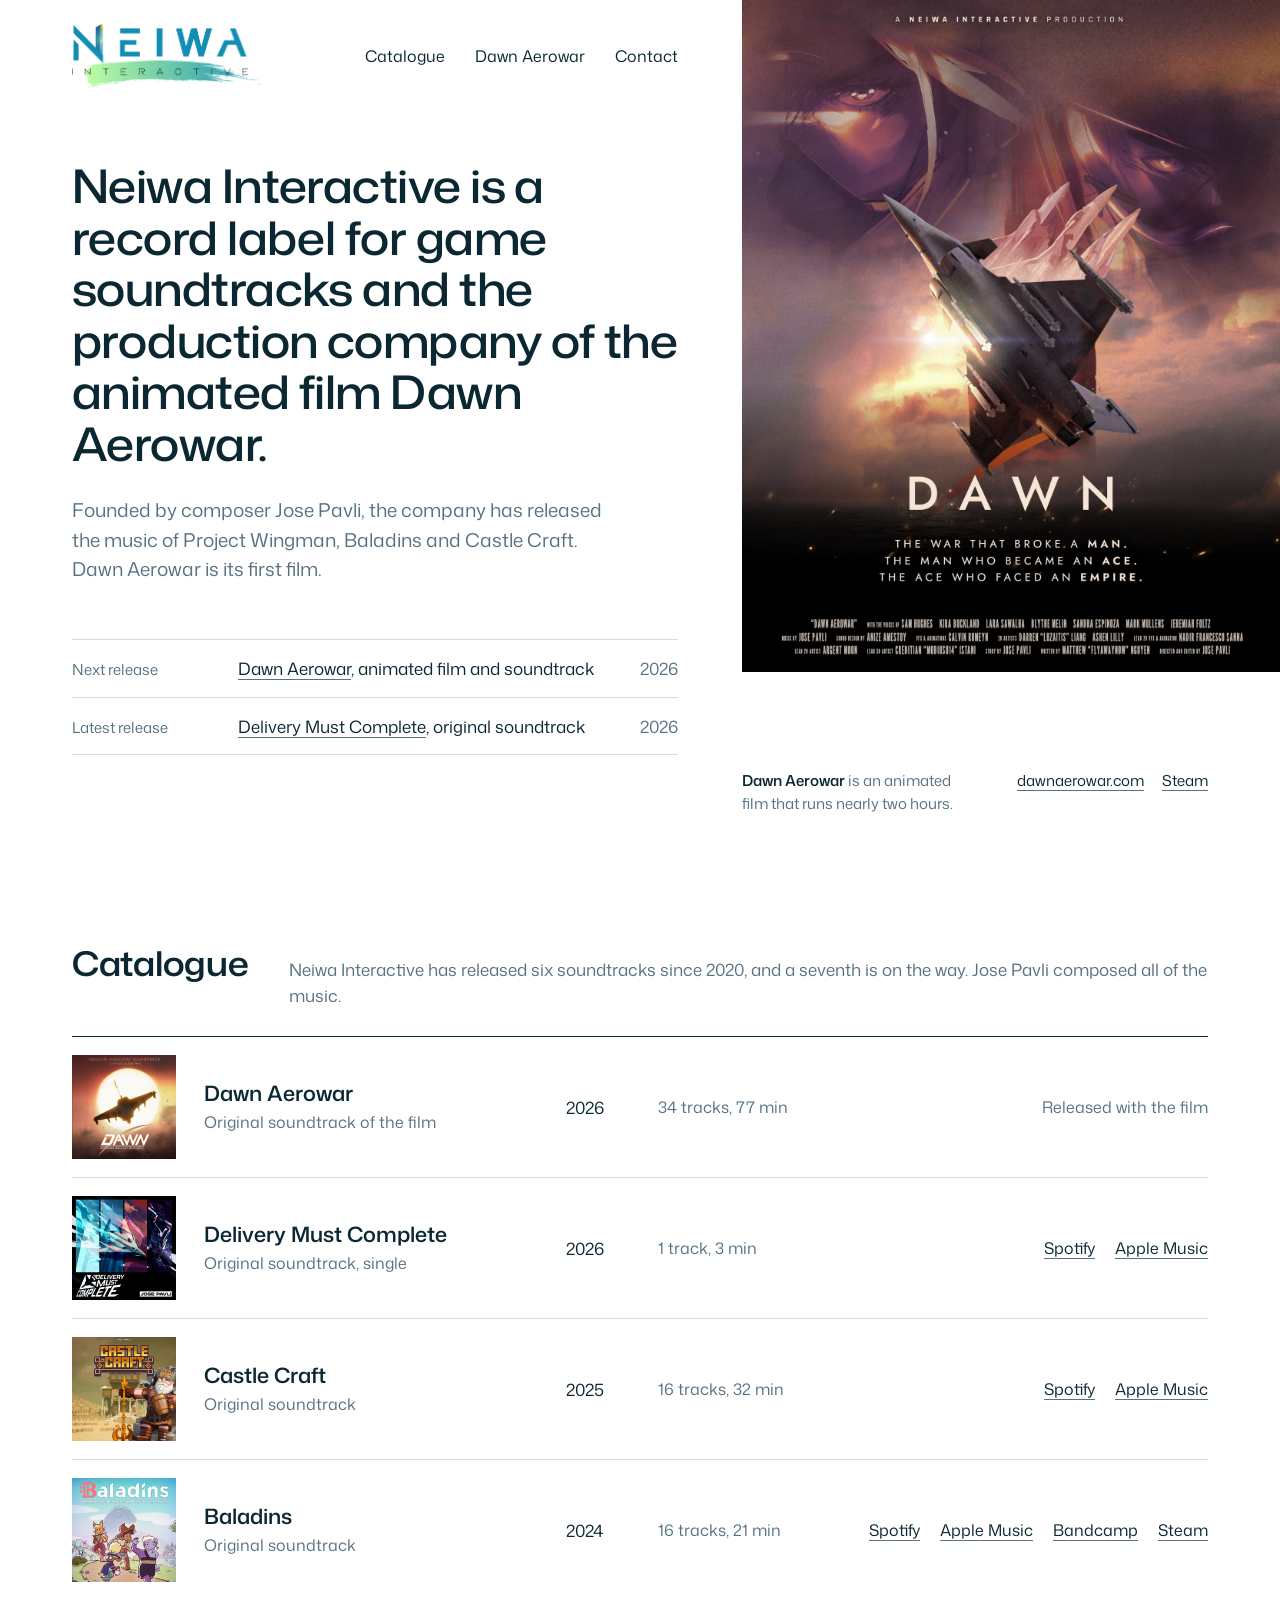
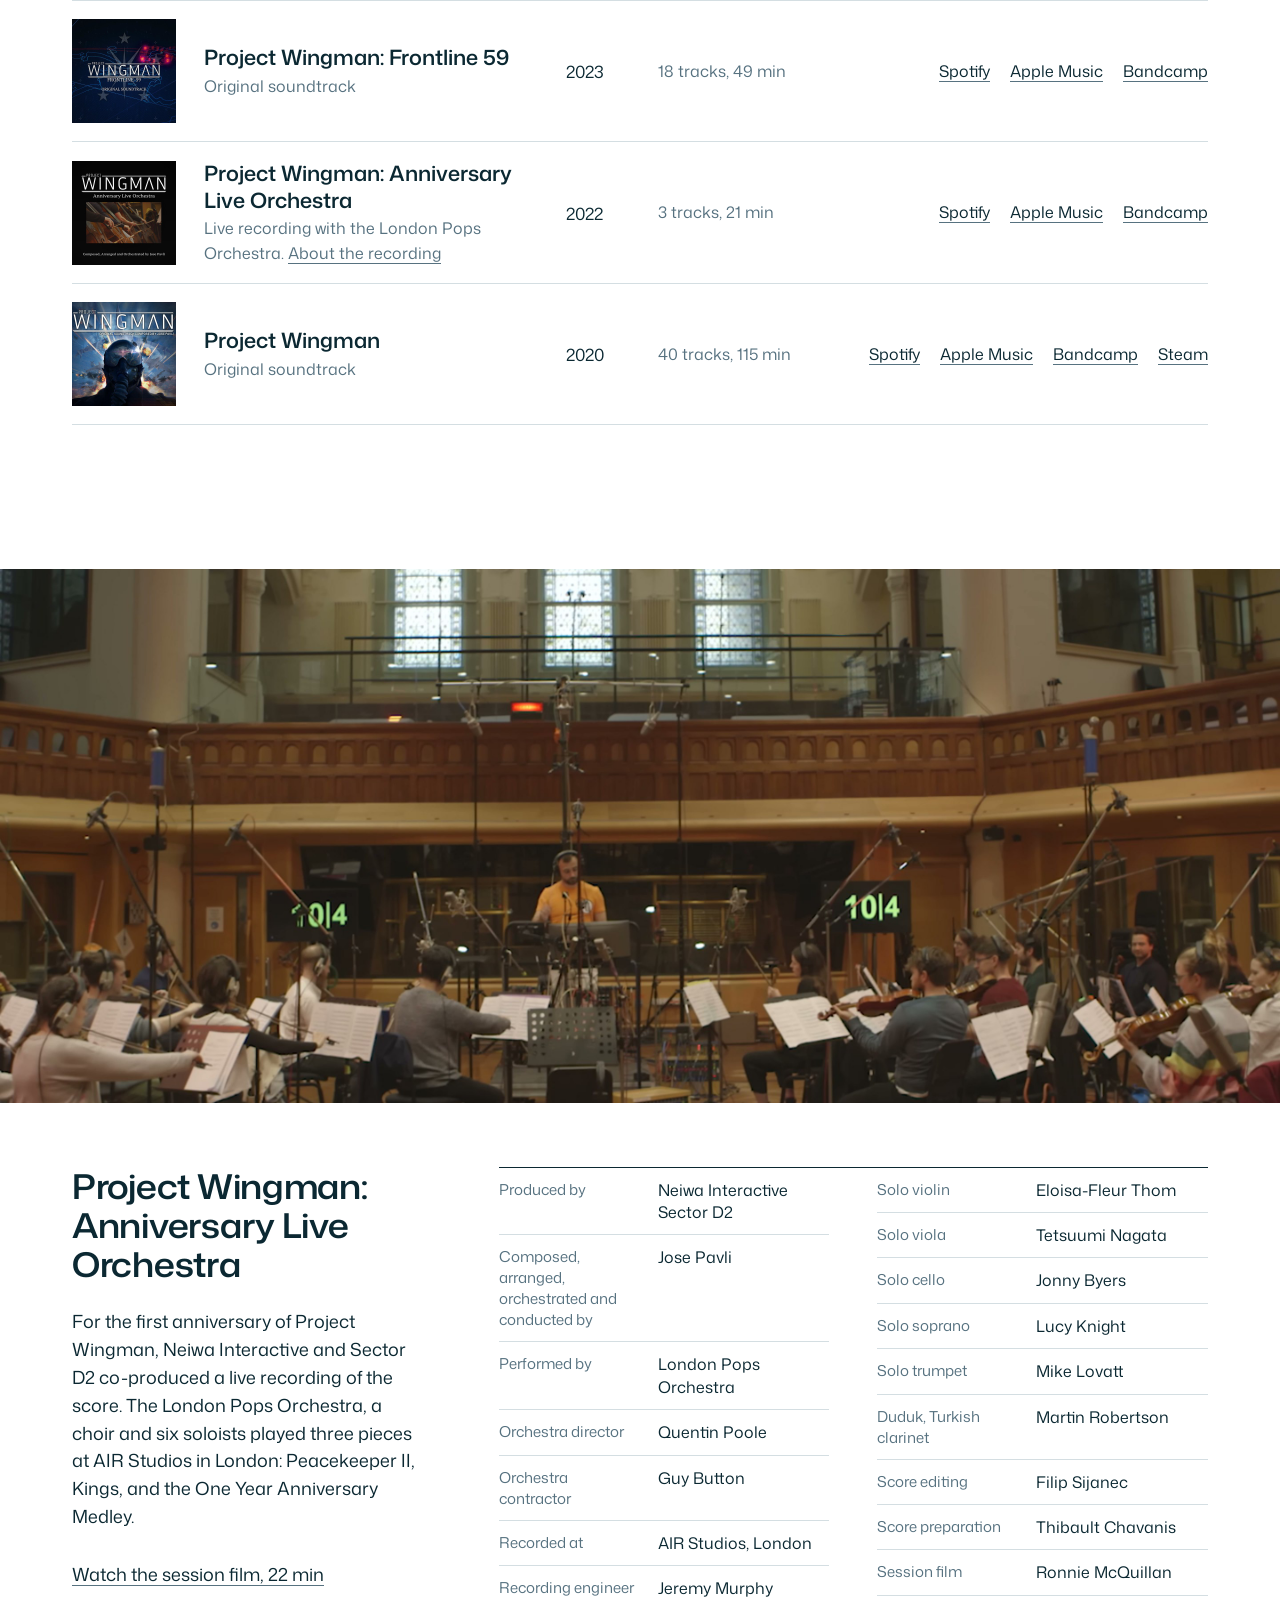
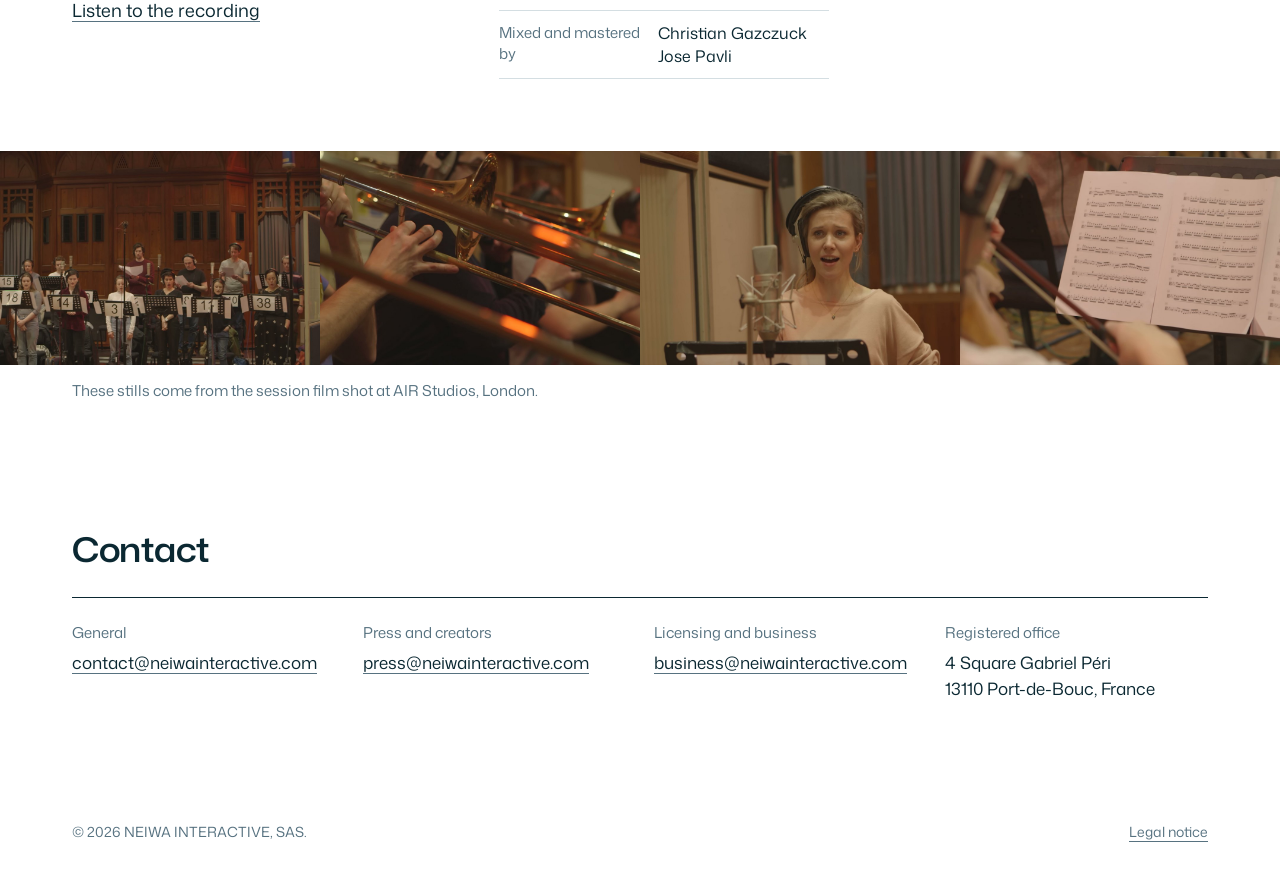
==== commit 6b67258b: "Textes du site : vraies phrases, durée du film, pied de page allégé" ====
--- a/index.html
+++ b/index.html
@@ -14,7 +14,7 @@
 <meta property="og:url" content="https://neiwainteractive.com/">
 <meta name="twitter:card" content="summary_large_image">
 <link rel="icon" href="img/favicon.png" type="image/png">
-<link rel="stylesheet" href="style.css">
+<link rel="stylesheet" href="style.css?v=2">
 </head>
 <body>
 
@@ -46,7 +46,7 @@
     <a href="https://dawnaerowar.com"><img src="img/dawn-affiche.jpg" alt="Dawn Aerowar, film poster" width="1400" height="1750"></a>
   </figure>
   <p class="affiche-legende">
-    <span><b>Dawn Aerowar.</b> Animated film, 1 h 57.</span>
+    <span><b>Dawn Aerowar</b> is an animated film that runs nearly two hours.</span>
     <span><a href="https://dawnaerowar.com">dawnaerowar.com</a><a href="https://store.steampowered.com/app/2991650/">Steam</a></span>
   </p>
 </div>
@@ -56,7 +56,7 @@
 <section class="page" id="catalogue">
   <div class="titre-section">
     <h2>Catalogue</h2>
-    <p>Six releases since 2020, a seventh on the way. All music composed by Jose Pavli.</p>
+    <p>Neiwa Interactive has released six soundtracks since 2020, and a seventh is on the way. Jose Pavli composed all of the music.</p>
   </div>
 
   <ol class="sorties">
@@ -153,7 +153,7 @@
     <img src="img/o3.jpg" alt="">
     <img src="img/o4.jpg" alt="">
   </div>
-  <p class="page legende">Stills from the session film. AIR Studios, London.</p>
+  <p class="page legende">These stills come from the session film shot at AIR Studios, London.</p>
 </section>
 
 <section class="page" id="contact">
@@ -171,7 +171,7 @@
 </main>
 
 <footer class="page pied">
-  <span>© 2026 NEIWA INTERACTIVE, SAS. Aix-en-Provence 890 963 614.</span>
+  <span>© 2026 NEIWA INTERACTIVE, SAS.</span>
   <a href="legal.html">Legal notice</a>
 </footer>
 
--- a/style.css
+++ b/style.css
@@ -33,7 +33,7 @@
 }
 
 * { box-sizing: border-box; margin: 0; padding: 0; }
-html { background: var(--papier); }
+html { background: var(--papier); -webkit-text-size-adjust: 100%; text-size-adjust: 100%; }
 body {
   font-family: "Mona Sans", "Segoe UI", sans-serif;
   font-size: 18px; line-height: 1.55; font-stretch: 100%;
@@ -66,7 +66,7 @@
 [data-theme="sombre"] .logo-clair { display: none; }
 [data-theme="sombre"] .logo-sombre { display: block; }
 nav { display: flex; gap: 30px; font-size: 16px; align-items: baseline; }
-nav a { text-decoration: none; }
+nav a { text-decoration: none; white-space: nowrap; }
 nav a:hover { text-decoration: underline; }
 .langue { color: var(--second); margin-left: 8px; }
 .langue b { color: var(--encre); font-weight: 560; }
@@ -127,6 +127,27 @@
 
 .pied { display: flex; justify-content: space-between; padding-top: 120px; padding-bottom: 44px; font-size: 14px; color: var(--second); }
 
+/* ---------- Tablette couchée, petit portable : deux colonnes, mais le catalogue se resserre ---------- */
+@media (min-width: 901px) and (max-width: 1200px) {
+  :root { --marge: 40px; }
+  h1 { font-size: 38px; }
+  .ouverture-texte { padding-right: 40px; }
+  .logo img { height: 52px; }
+  nav { gap: 22px; font-size: 15px; }
+  .actualite > div { grid-template-columns: 120px 1fr auto; }
+  .affiche-legende { flex-direction: column; gap: 4px; }
+  .affiche-legende a { margin: 0 18px 0 0; }
+  .sorties li { grid-template-columns: 96px minmax(0, 1fr) 52px 340px; gap: 6px 24px; }
+  .sorties img { width: 96px; height: 96px; grid-column: 1; grid-row: 1 / span 2; }
+  .quoi { grid-column: 2; grid-row: 1 / span 2; }
+  .sorties .an { grid-column: 3; grid-row: 1 / span 2; }
+  .duree { grid-column: 4; grid-row: 1; align-self: end; text-align: right; }
+  .ecoute { grid-column: 4; grid-row: 2; align-self: start; }
+  .notes { grid-template-columns: 1fr; gap: 48px; }
+  .notes-texte p { max-width: 640px; }
+  .contacts { grid-template-columns: repeat(2, 1fr); gap: 32px 28px; }
+}
+
 /* ---------- Téléphone ---------- */
 @media (max-width: 900px) {
   :root { --marge: 20px; }
@@ -138,27 +159,46 @@
   .ouverture-texte { padding: 0 var(--marge) 32px; }
   .tete { height: 84px; }
   .logo img { height: 46px; }
-  nav { gap: 16px; font-size: 15px; }
-  nav a:nth-child(2), .langue { display: none; }
+  nav { gap: 22px; font-size: 15px; }
+  .langue { display: none; }
   .enonce { margin-top: 0; padding-top: 28px; }
   .enonce p { font-size: 17px; margin-top: 18px; }
   .actualite { margin-top: 32px; }
   .actualite > div { grid-template-columns: 1fr auto; gap: 2px 12px; }
   .actualite dt { grid-column: 1 / -1; }
-  .affiche-legende { grid-column: 1; padding: 14px var(--marge) 0; flex-direction: column; gap: 6px; }
-  .affiche-legende a { margin: 0 18px 0 0; }
+  .affiche-legende { grid-column: 1; padding: 14px var(--marge) 0; flex-direction: column; gap: 0; }
+  .affiche-legende a { margin: 0 22px 0 0; }
   section { padding-top: 84px; }
   .titre-section { flex-direction: column; gap: 8px; padding-bottom: 20px; }
   .sorties li { grid-template-columns: 84px minmax(0, 1fr); gap: 4px 16px; align-items: start; padding: 16px 0; }
   .sorties img { width: 84px; height: 84px; grid-row: 1 / span 3; }
   .sorties .an { display: none; }
   .duree, .ecoute { grid-column: 2; }
-  .ecoute { justify-content: flex-start; flex-wrap: wrap; gap: 4px 16px; margin-top: 4px; }
+  .ecoute { justify-content: flex-start; flex-wrap: wrap; gap: 0 22px; margin-top: 0; }
+  .ecoute .attente { padding: 4px 0; }
   #orchestra { padding-top: 84px; }
   .notes { grid-template-columns: 1fr; gap: 40px; padding-top: 36px; padding-bottom: 44px; }
+  .notes-texte .liens { gap: 0; margin-top: 18px; }
   .generique { grid-template-columns: 1fr; }
   .generique dl + dl { border-top: 0; }
   .bande { grid-template-columns: repeat(2, 1fr); }
-  .contacts { grid-template-columns: 1fr; gap: 20px; }
-  .pied { flex-direction: column; gap: 10px; padding-top: 72px; }
-}
+  .contacts { grid-template-columns: 1fr; gap: 10px; padding-top: 22px; }
+  .contacts h3 { margin-bottom: 0; }
+  .contacts p { padding: 6px 0; }
+  .pied { flex-direction: column; gap: 2px; padding-top: 64px; padding-bottom: 32px; }
+}
+
+/* Petit téléphone : le menu passe sous le logo, sur toute la largeur. */
+@media (max-width: 560px) {
+  .tete { height: auto; flex-wrap: wrap; padding-top: 16px; }
+  nav { width: 100%; justify-content: space-between; gap: 0; margin-top: 12px; border-top: 1px solid var(--filet); border-bottom: 1px solid var(--filet); }
+}
+
+/* ---------- Au doigt : chaque lien offre au moins 44 px de haut ---------- */
+@media (max-width: 900px), (pointer: coarse) {
+  nav a, .ecoute a, .affiche-legende a, .notes-texte .liens a, .contacts a, .pied a { display: inline-block; padding: 11px 0; }
+  .pied a { padding: 12px 0; }
+  /* Liens pris dans une phrase : la zone s'étend sans déplacer les lignes. */
+  .actualite a { position: relative; }
+  .actualite a::after { content: ""; position: absolute; left: 0; right: 0; top: -10px; bottom: -10px; }
+}
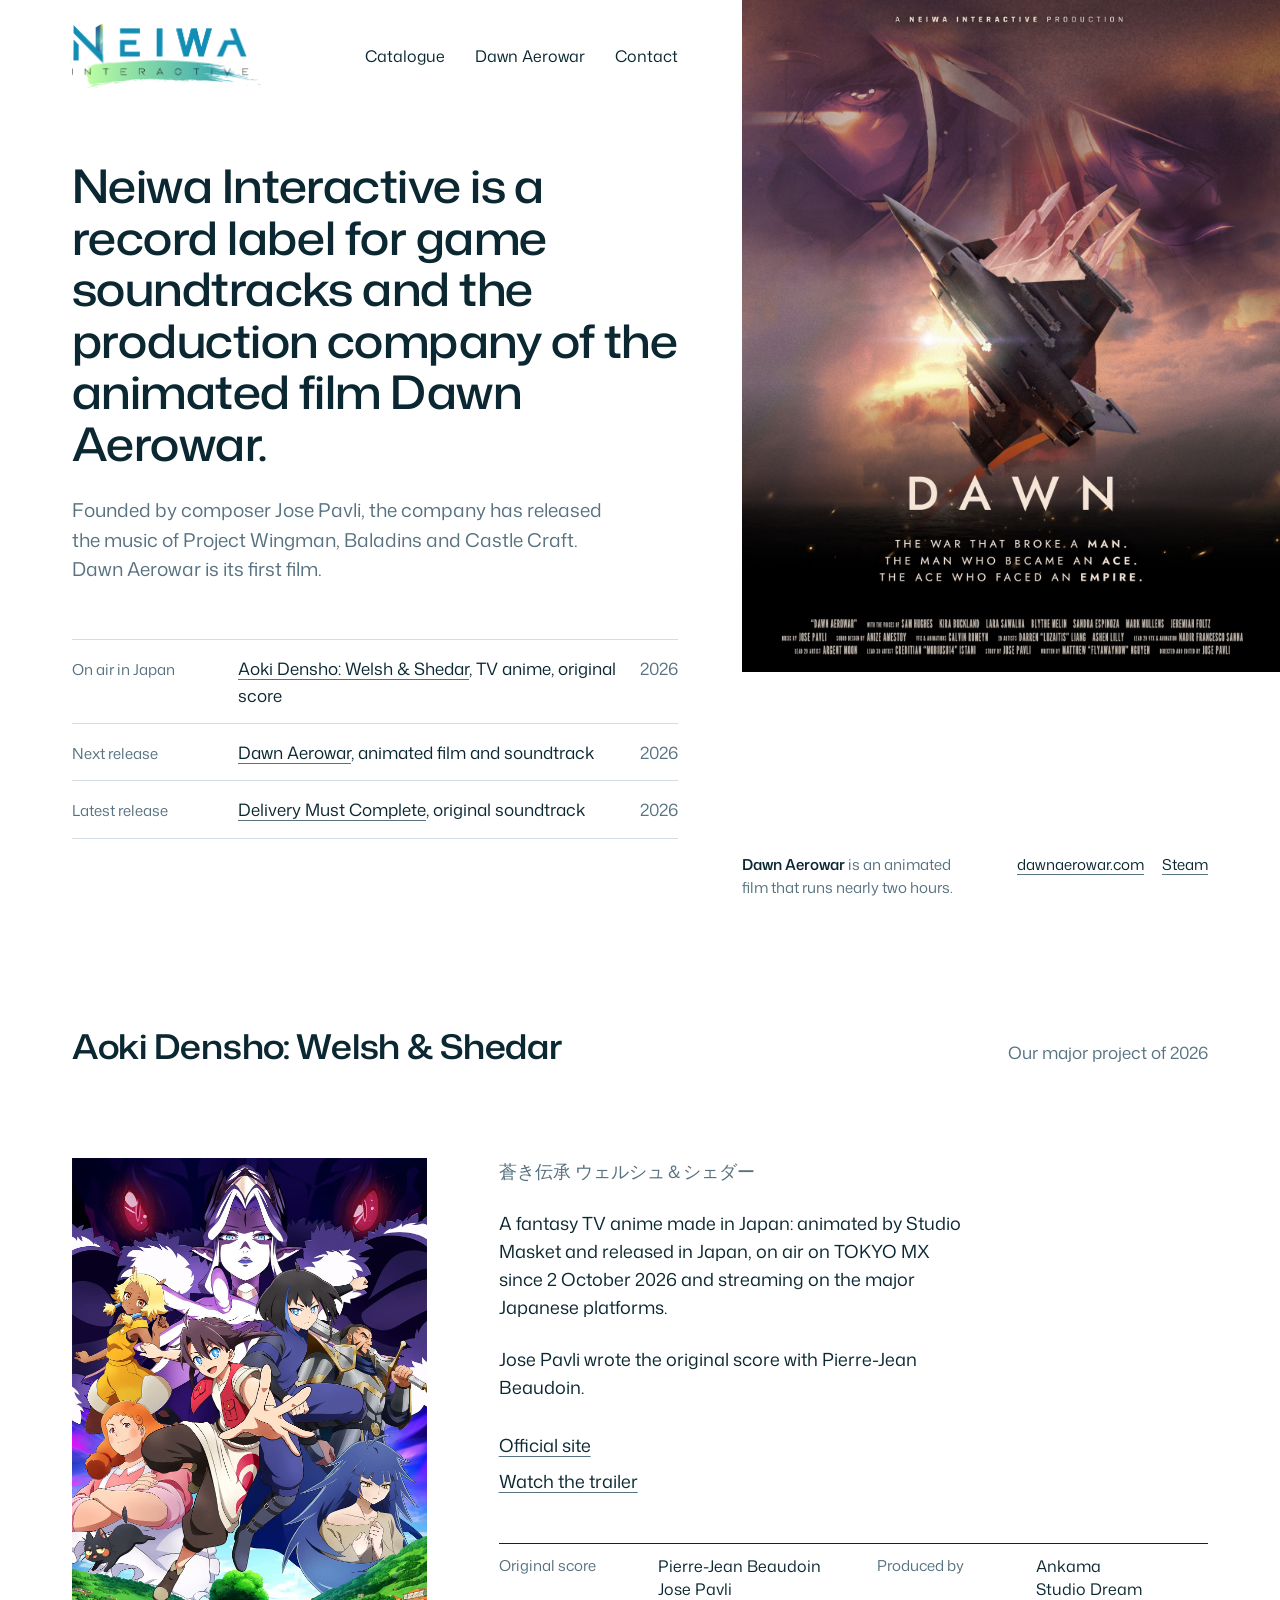
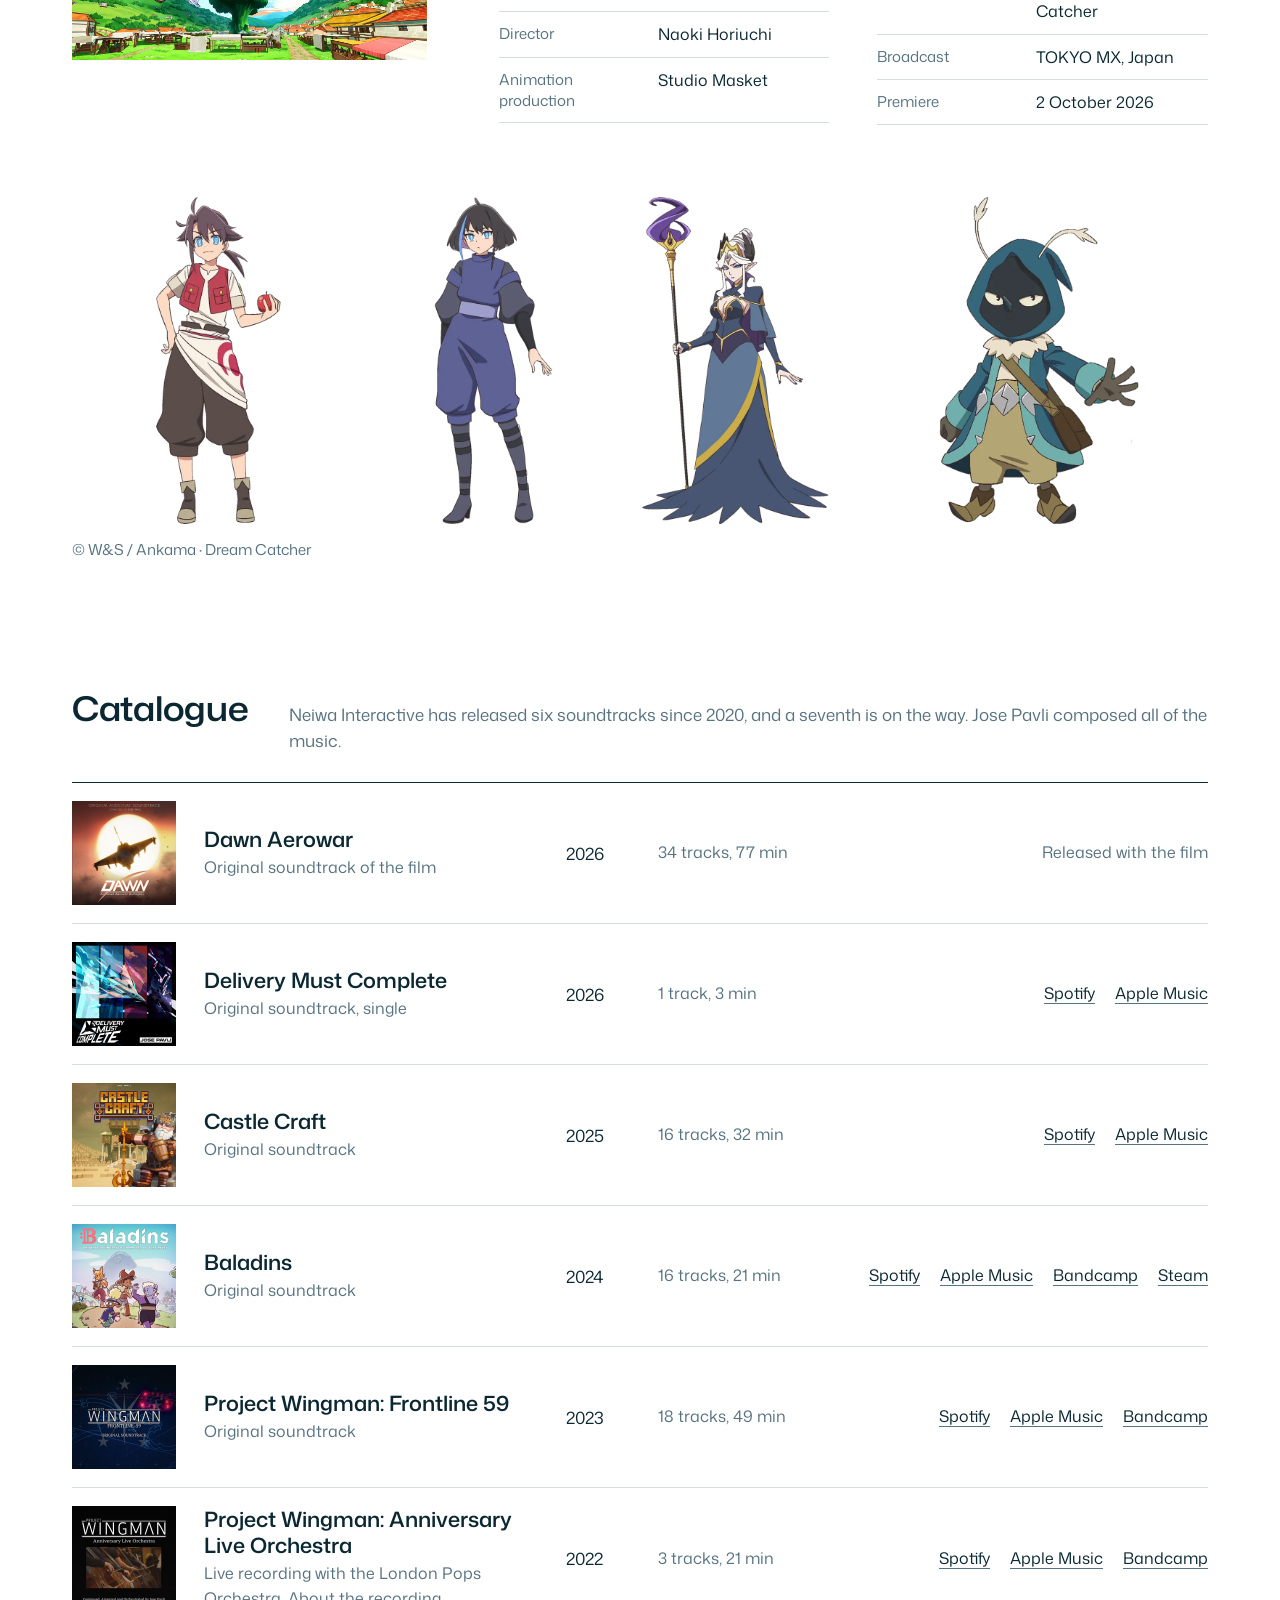
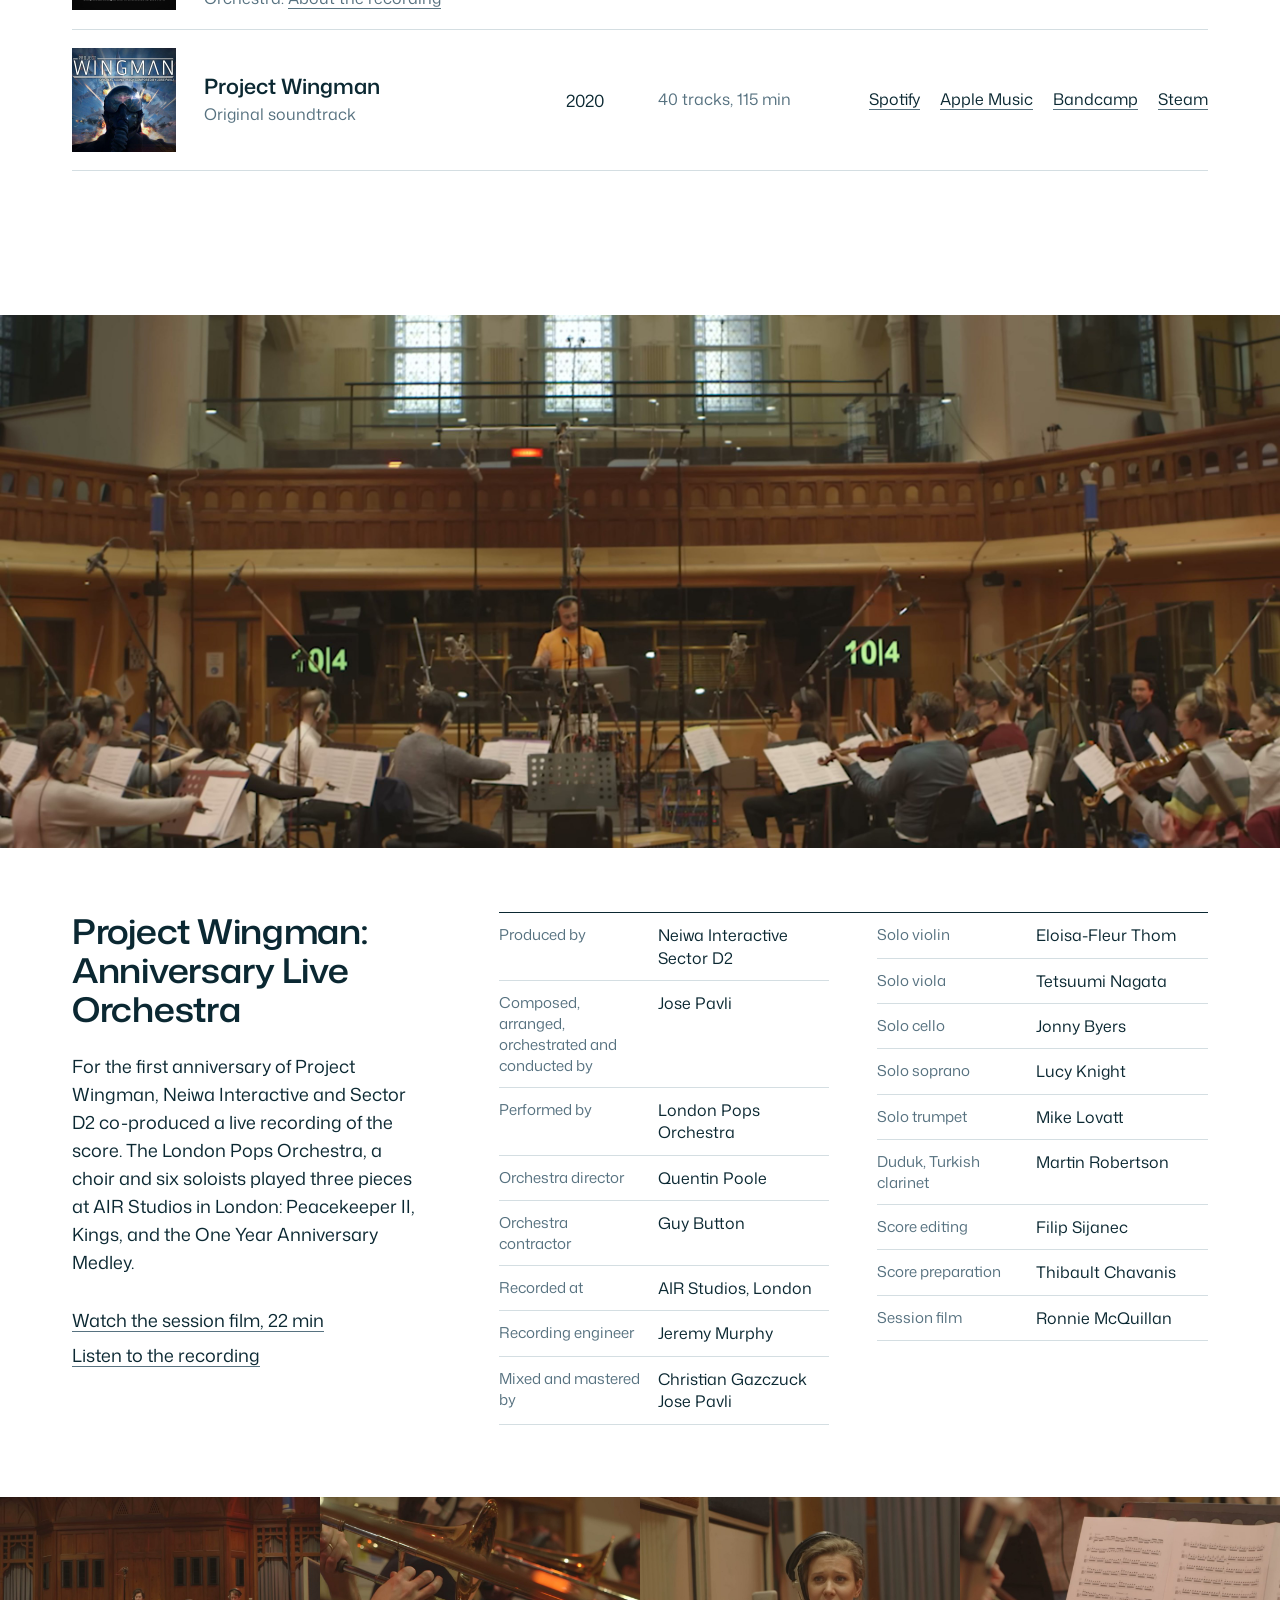
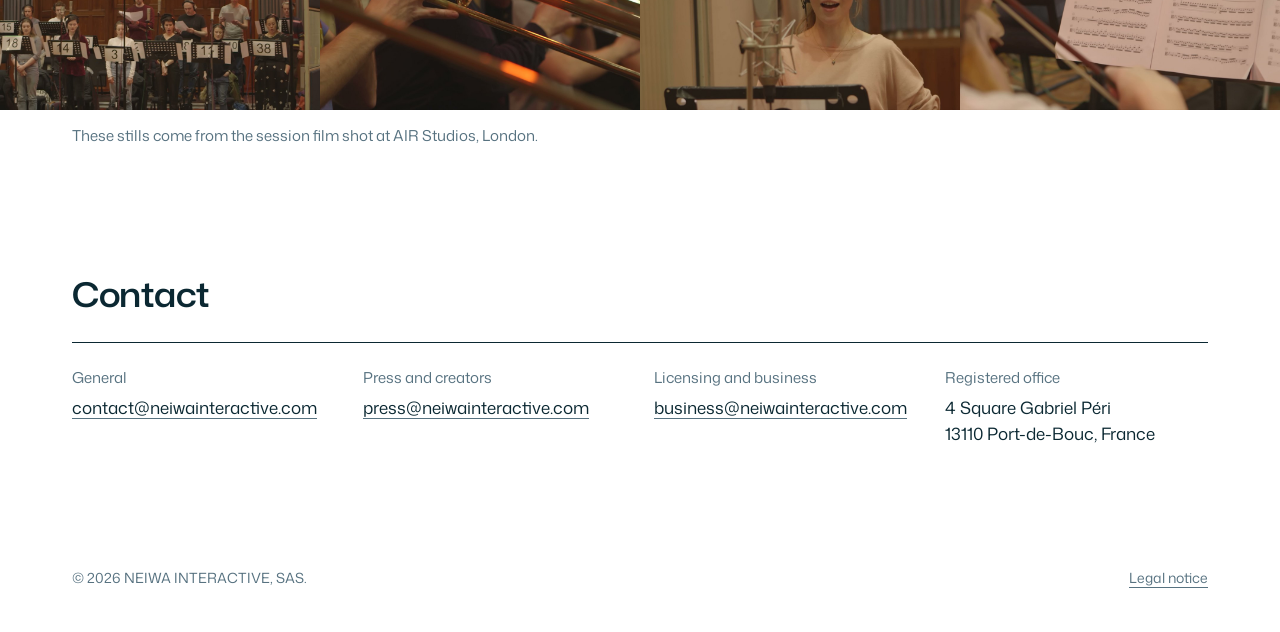
==== commit 1ec6fdb4: "Aoki Densho: Welsh & Shedar, projet majeur de 2026 (affiche, personnages, crédits officiels) Co-Auth" ====
--- a/index.html
+++ b/index.html
@@ -14,7 +14,7 @@
 <meta property="og:url" content="https://neiwainteractive.com/">
 <meta name="twitter:card" content="summary_large_image">
 <link rel="icon" href="img/favicon.png" type="image/png">
-<link rel="stylesheet" href="style.css?v=2">
+<link rel="stylesheet" href="style.css?v=3">
 </head>
 <body>
 
@@ -37,6 +37,7 @@
     </div>
 
     <dl class="actualite">
+      <div><dt>On air in Japan</dt><dd><a href="#aoki-densho">Aoki Densho: Welsh &amp; Shedar</a>, TV anime, original score</dd><dd class="an">2026</dd></div>
       <div><dt>Next release</dt><dd><a href="https://dawnaerowar.com">Dawn Aerowar</a>, animated film and soundtrack</dd><dd class="an">2026</dd></div>
       <div><dt>Latest release</dt><dd><a href="#catalogue">Delivery Must Complete</a>, original soundtrack</dd><dd class="an">2026</dd></div>
     </dl>
@@ -52,6 +53,44 @@
 </div>
 
 <main>
+
+<section id="aoki-densho">
+  <div class="page titre-section">
+    <h2>Aoki Densho: Welsh &amp; Shedar</h2>
+    <p>Our major project of 2026</p>
+  </div>
+
+  <div class="page notes">
+    <figure>
+      <img src="img/aoki-densho/key-visual.jpg" alt="Aoki Densho: Welsh &amp; Shedar, key visual" width="1400" height="1979" loading="lazy">
+    </figure>
+
+    <div>
+      <div class="notes-texte">
+        <p lang="ja">蒼き伝承 ウェルシュ＆シェダー</p>
+        <p>A fantasy TV anime made in Japan: animated by Studio Masket and released in Japan, on air on TOKYO MX since 2 October 2026 and streaming on the major Japanese platforms.</p>
+        <p>Jose Pavli wrote the original score with Pierre-Jean Beaudoin.</p>
+        <p class="liens"><a href="https://welshandshedar-anime.com/">Official site</a><a href="https://www.youtube.com/watch?v=Zx03ZEnZhA0">Watch the trailer</a></p>
+      </div>
+
+      <div class="generique">
+        <dl>
+          <div><dt>Original score</dt><dd>Pierre-Jean Beaudoin<br>Jose Pavli</dd></div>
+          <div><dt>Director</dt><dd>Naoki Horiuchi</dd></div>
+          <div><dt>Animation production</dt><dd>Studio Masket</dd></div>
+        </dl>
+        <dl>
+          <div><dt>Produced by</dt><dd>Ankama<br>Studio Dream Catcher</dd></div>
+          <div><dt>Broadcast</dt><dd>TOKYO MX, Japan</dd></div>
+          <div><dt>Premiere</dt><dd>2 October 2026</dd></div>
+        </dl>
+      </div>
+    </div>
+  </div>
+
+  <div class="page"><img class="personnages" src="img/aoki-densho/personnages.webp" alt="Welsh, Shedar, Zabel and Joris" width="3132" height="900" loading="lazy"></div>
+  <p class="page legende">© W&amp;S / Ankama · Dream Catcher</p>
+</section>
 
 <section class="page" id="catalogue">
   <div class="titre-section">
--- a/style.css
+++ b/style.css
@@ -120,6 +120,11 @@
 .bande { display: grid; grid-template-columns: repeat(4, 1fr); }
 .bande img { width: 100%; height: auto; }
 .legende { padding-top: 14px; font-size: 15px; color: var(--second); }
+
+/* ---------- Aoki Densho : l'affiche, les notes, les personnages ---------- */
+#aoki-densho img { width: 100%; height: auto; }
+#aoki-densho .notes-texte p:first-child { margin-top: 0; color: var(--second); }
+#aoki-densho .generique { margin-top: 48px; }
 
 /* ---------- Contact ---------- */
 .contacts { display: grid; grid-template-columns: repeat(4, 1fr); gap: 28px; border-top: 1px solid var(--encre); padding-top: 26px; font-size: 17px; }
